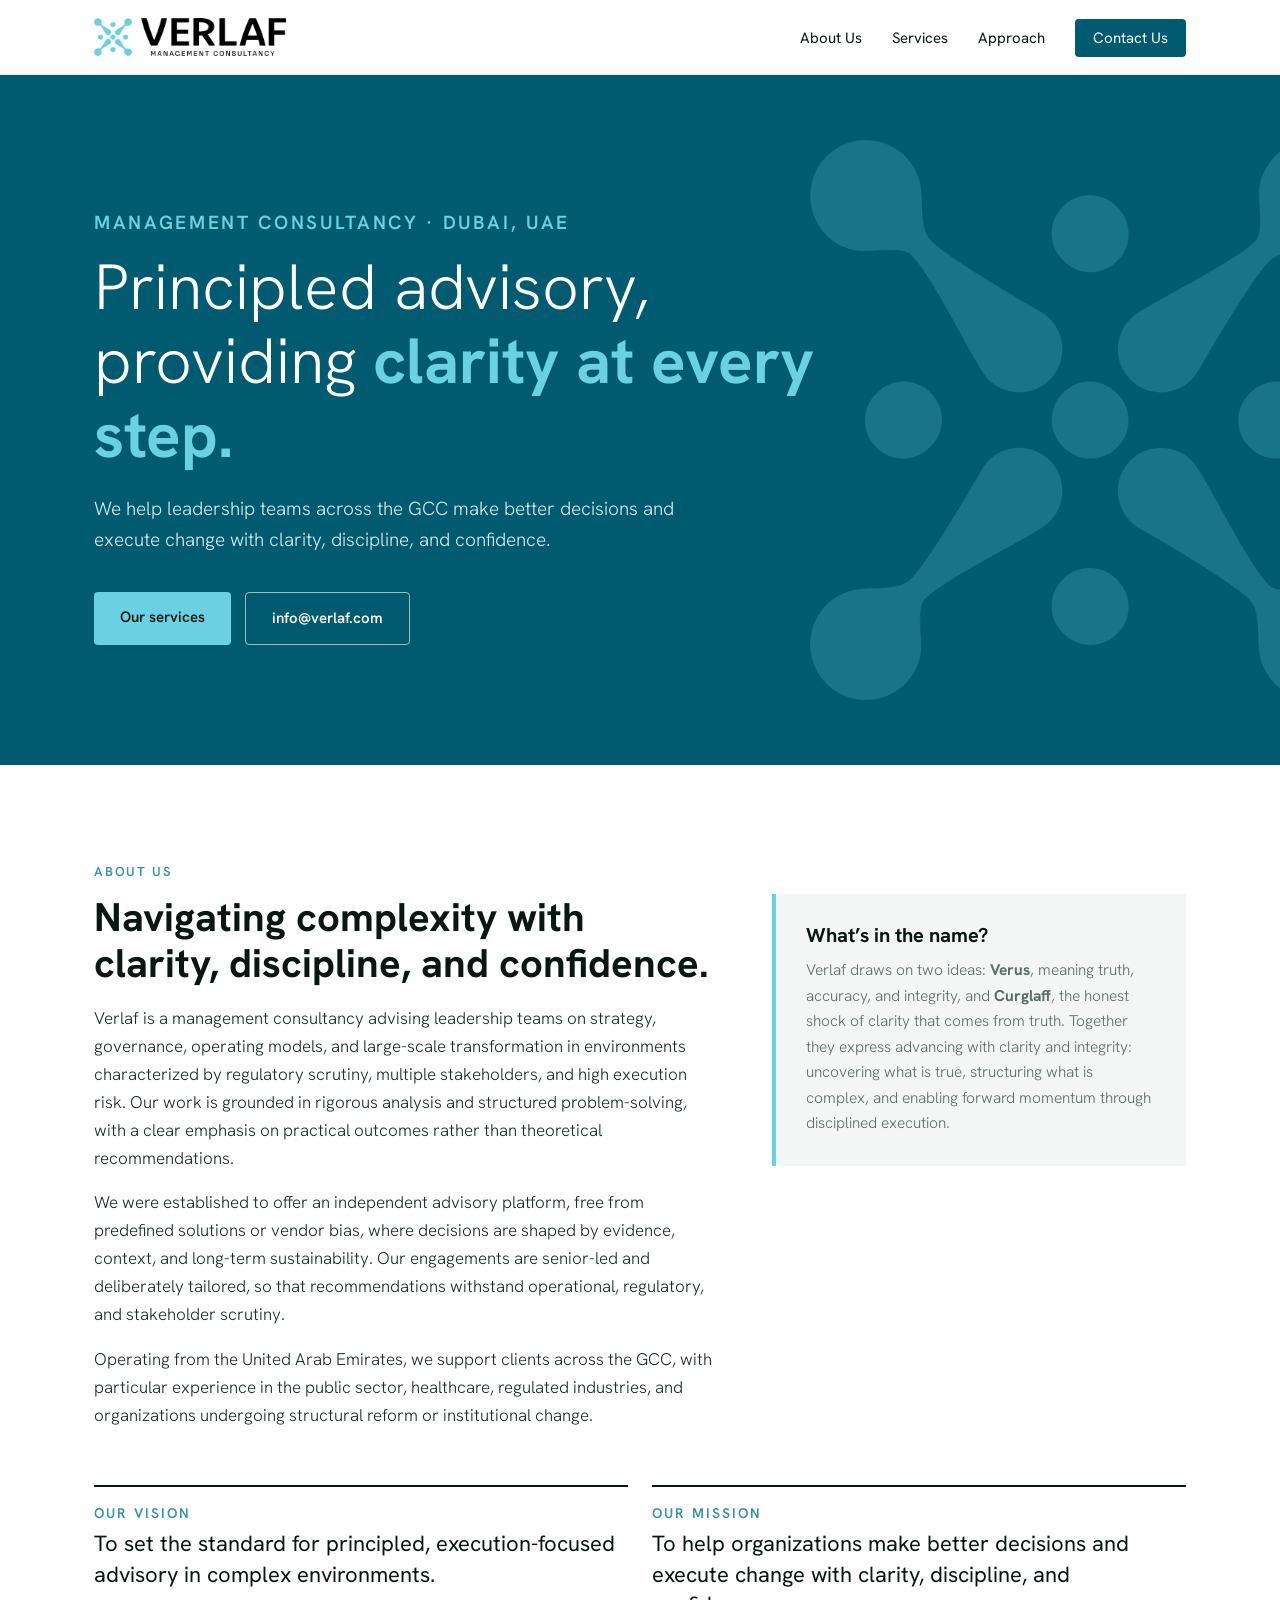
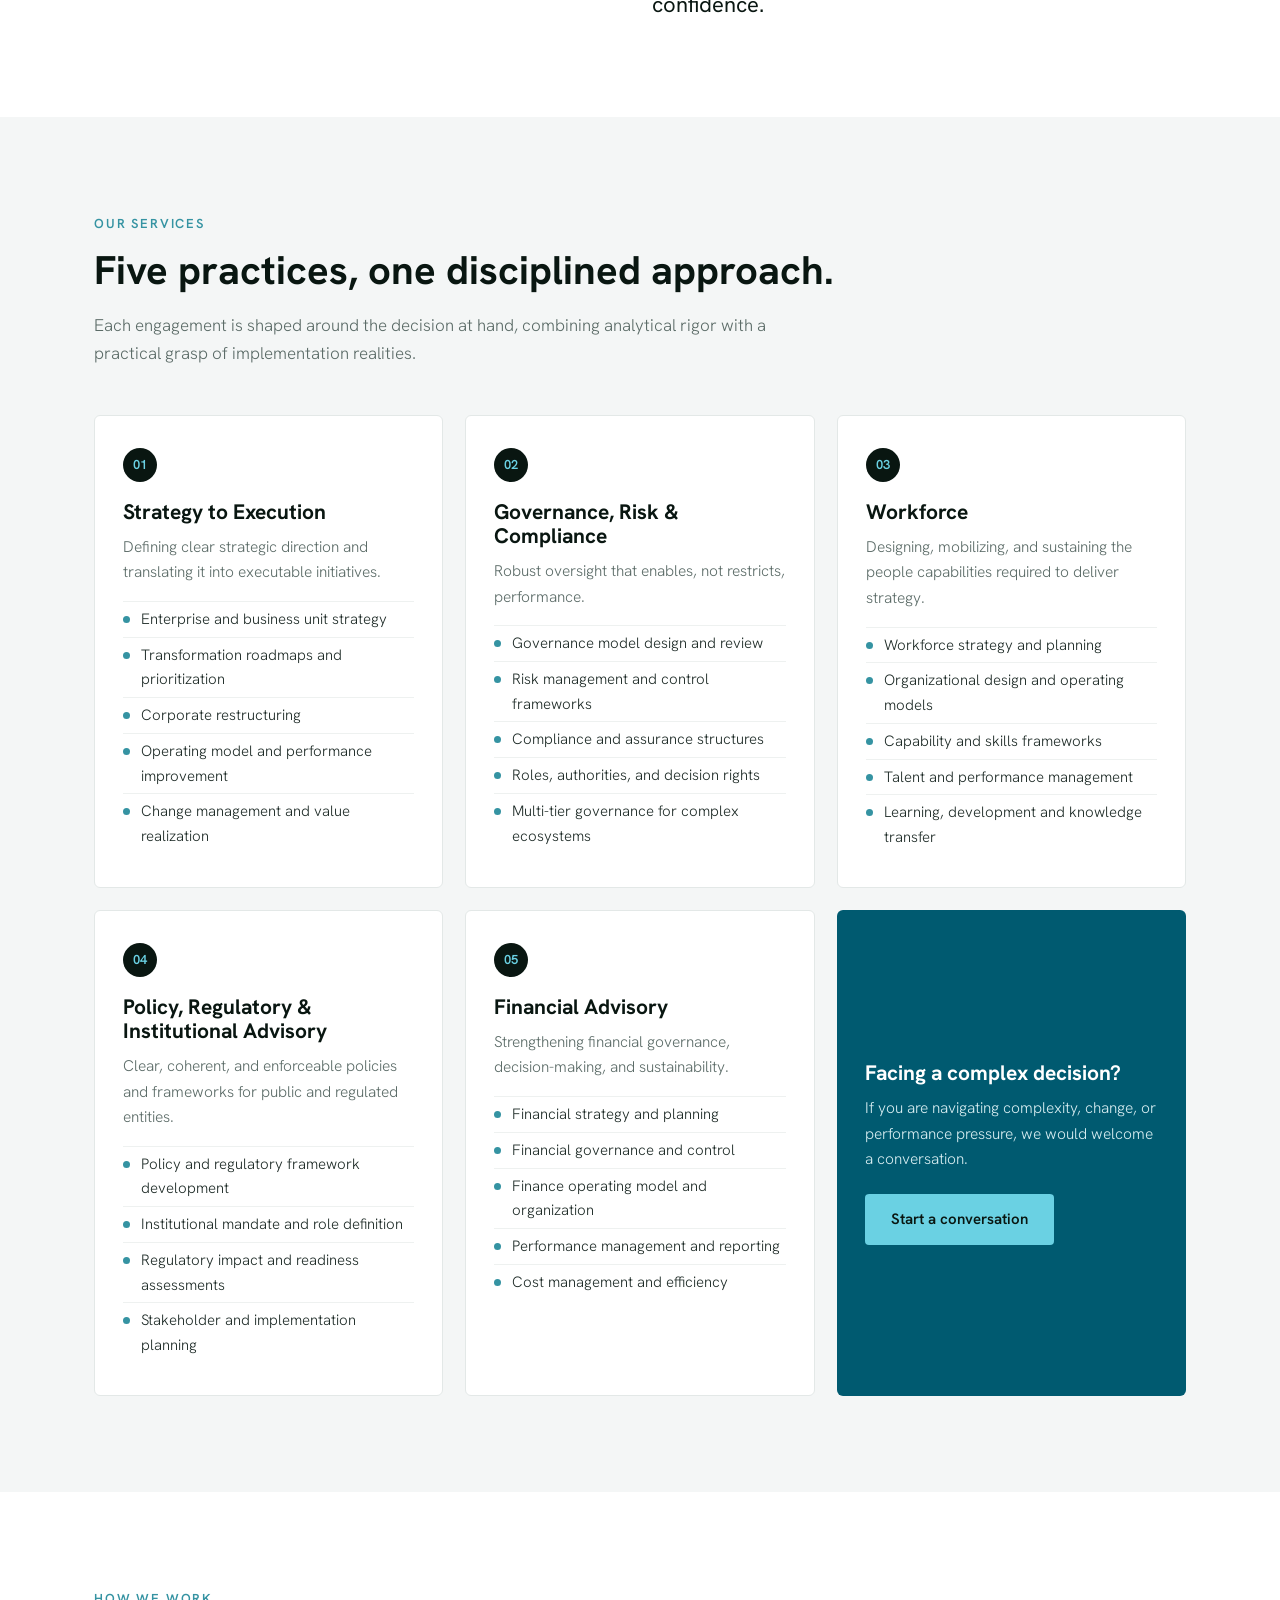
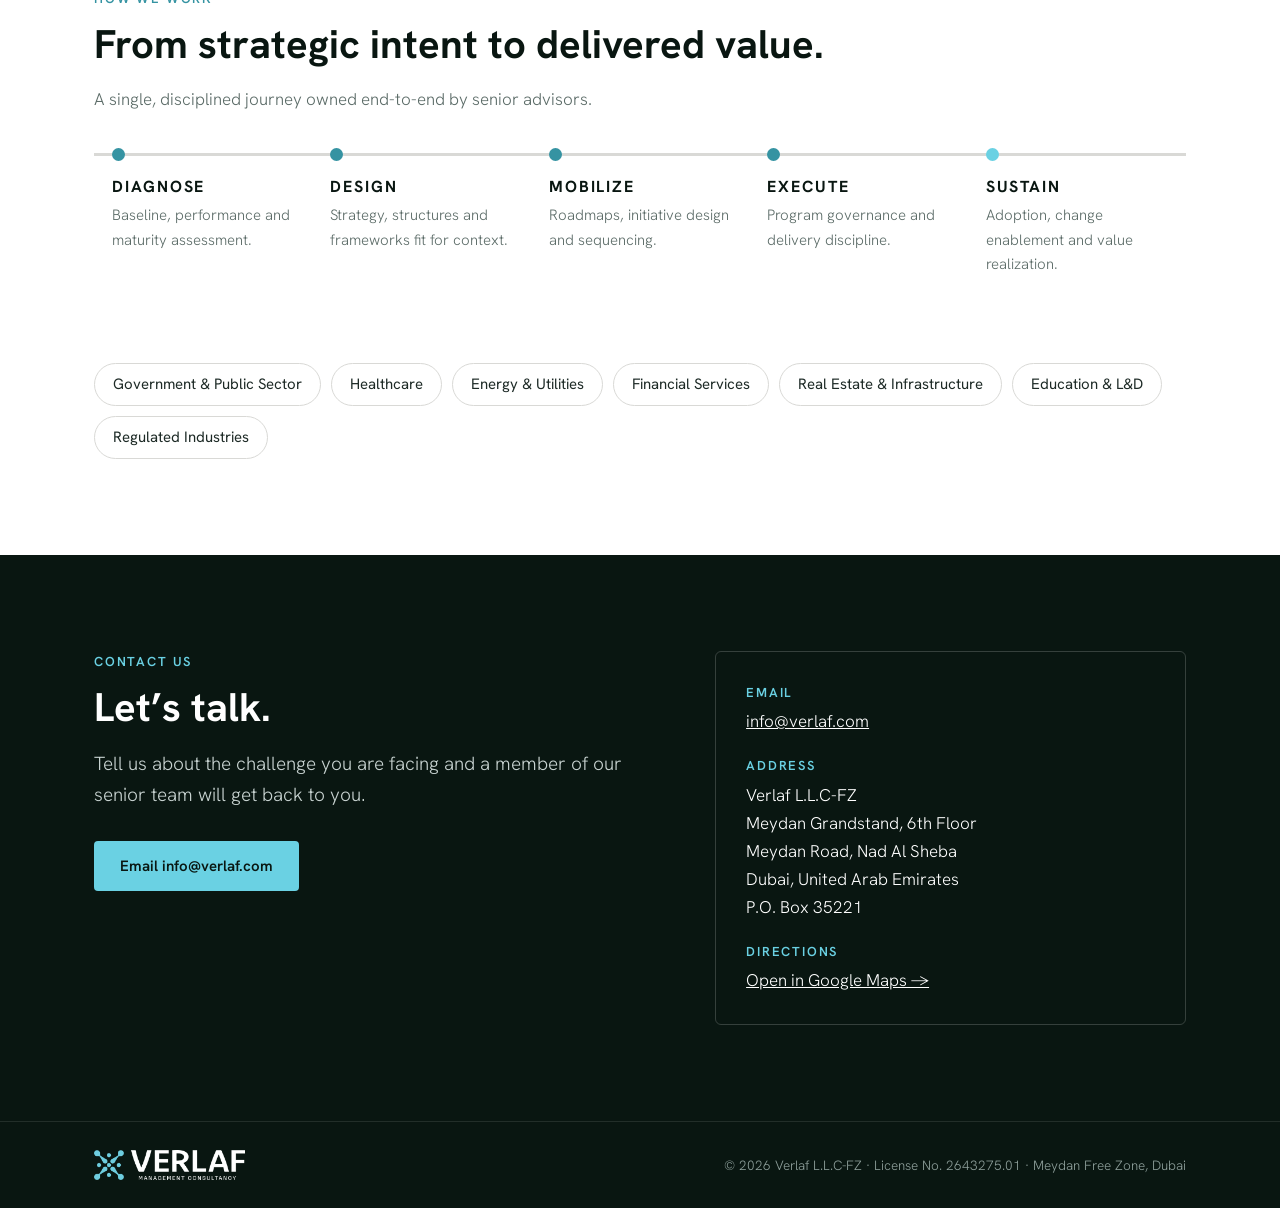
==== index.html @ c62f6bcc "Add files via upload" ====
<!doctype html>
<html lang="en">
<head>
<meta charset="utf-8">
<meta name="viewport" content="width=device-width, initial-scale=1">
<title>Verlaf | Management Consultancy, Dubai</title>
<meta name="description" content="Verlaf is a Dubai-based management consultancy advising leadership teams across the GCC on strategy, governance, workforce, policy and financial advisory.">
<link rel="canonical" href="https://verlaf.com/">
<meta property="og:title" content="Verlaf | Management Consultancy">
<meta property="og:description" content="Principled advisory, providing clarity at every step.">
<meta property="og:url" content="https://verlaf.com/">
<meta property="og:type" content="website">
<meta property="og:image" content="https://verlaf.com/assets/logo-dark.png">
<link rel="icon" type="image/png" href="assets/favicon.png">
<link rel="apple-touch-icon" href="assets/apple-touch-icon.png">
<link rel="preconnect" href="https://fonts.googleapis.com">
<link rel="preconnect" href="https://fonts.gstatic.com" crossorigin>
<link href="https://fonts.googleapis.com/css2?family=Hanken+Grotesk:wght@300;400;600;700&display=swap" rel="stylesheet">
<style>
  :root{
    --black:#091611; --ice:#6AD1E3; --white:#FFFFFF;
    --deep:#005A70; --steady:#3593A2; --grey:#D9D9D6;
    --ink:#1d2a26; --muted:#5b6b67; --bg-soft:#f4f6f6;
    --max:1140px;
  }
  *{box-sizing:border-box;margin:0;padding:0}
  html{scroll-behavior:smooth}
  body{font-family:"Hanken Grotesk",Univers,"Helvetica Neue",Arial,sans-serif;font-weight:300;color:var(--ink);background:var(--white);line-height:1.65;font-size:17px;-webkit-font-smoothing:antialiased}
  a{color:var(--deep)}
  img{max-width:100%;display:block}
  .wrap{max-width:var(--max);margin:0 auto;padding:0 24px}
  h1,h2,h3{font-weight:700;line-height:1.15;color:var(--black)}
  h2{font-size:clamp(28px,4vw,40px);margin-bottom:18px}
  .eyebrow{font-size:13px;font-weight:600;letter-spacing:.14em;text-transform:uppercase;color:var(--steady);margin-bottom:12px}

  /* header */
  header{position:sticky;top:0;z-index:20;background:rgba(255,255,255,.94);backdrop-filter:blur(8px);border-bottom:1px solid #e7ebea}
  .nav{display:flex;align-items:center;justify-content:space-between;height:74px}
  .nav img{height:38px;width:auto}
  .nav ul{list-style:none;display:flex;gap:30px}
  .nav ul a{text-decoration:none;color:var(--black);font-weight:400;font-size:15px}
  .nav ul a:hover{color:var(--steady)}
  .nav .cta{background:var(--deep);color:#fff;padding:9px 18px;border-radius:4px}
  .nav .cta:hover{background:var(--black);color:#fff}
  #menu-btn{display:none;background:none;border:0;font-size:26px;cursor:pointer;color:var(--black)}

  /* hero */
  .hero{position:relative;overflow:hidden;background:var(--deep);color:#fff}
  .hero .wrap{position:relative;z-index:2;padding-top:110px;padding-bottom:120px}
  .hero h1{color:#fff;font-size:clamp(36px,6vw,64px);max-width:760px;font-weight:300}
  .hero h1 strong{font-weight:700;color:var(--ice)}
  .hero p{max-width:600px;margin-top:22px;font-size:19px;color:#d8eef2}
  .hero .btns{margin-top:36px;display:flex;gap:14px;flex-wrap:wrap}
  .btn{display:inline-block;padding:13px 26px;border-radius:4px;text-decoration:none;font-weight:600;font-size:15px}
  .btn-ice{background:var(--ice);color:var(--black)}
  .btn-ice:hover{background:#fff}
  .btn-line{border:1px solid rgba(255,255,255,.6);color:#fff}
  .btn-line:hover{background:rgba(255,255,255,.1)}
  .hero .emblem{position:absolute;right:-90px;top:50%;transform:translateY(-50%);width:560px;opacity:.22;z-index:1}

  section{padding:96px 0}

  /* about */
  .about-grid{display:grid;grid-template-columns:1.5fr 1fr;gap:56px;align-items:start}
  .about-grid p+p{margin-top:16px}
  .name-card{background:var(--bg-soft);border-left:4px solid var(--ice);padding:30px 30px}
  .name-card h3{font-size:20px;margin-bottom:10px}
  .name-card p{font-size:15.5px;color:var(--muted)}
  .vm{display:grid;grid-template-columns:1fr 1fr;gap:24px;margin-top:56px}
  .vm div{border-top:2px solid var(--black);padding-top:18px}
  .vm h3{font-size:14px;letter-spacing:.14em;text-transform:uppercase;color:var(--steady);margin-bottom:8px;font-weight:600}
  .vm p{font-size:22px;color:var(--black);font-weight:400;line-height:1.4}

  /* services */
  #services{background:var(--bg-soft)}
  .intro{max-width:720px;color:var(--muted);margin-bottom:48px}
  .cards{display:grid;grid-template-columns:repeat(3,1fr);gap:22px}
  .card{background:#fff;padding:32px 28px;border-radius:6px;border:1px solid #e3e8e7;display:flex;flex-direction:column}
  .card .num{font-size:13px;font-weight:600;color:var(--ice);background:var(--black);width:34px;height:34px;border-radius:50%;display:grid;place-items:center;margin-bottom:18px}
  .card h3{font-size:21px;margin-bottom:10px}
  .card p{font-size:15.5px;color:var(--muted)}
  .card ul{margin-top:16px;padding-left:0;list-style:none;font-size:15px}
  .card li{padding:5px 0 5px 18px;position:relative;border-top:1px solid #eef1f0}
  .card li::before{content:"";position:absolute;left:0;top:14px;width:7px;height:7px;border-radius:50%;background:var(--steady)}
  .card.cta-card{background:var(--deep);border:0;color:#fff;justify-content:center}
  .card.cta-card h3{color:#fff}
  .card.cta-card p{color:#d8eef2;margin-bottom:22px}

  /* approach */
  .steps{display:grid;grid-template-columns:repeat(5,1fr);gap:0;margin-top:40px;counter-reset:s}
  .step{padding:22px 18px;border-top:3px solid var(--grey);position:relative}
  .step::before{content:"";position:absolute;top:-8px;left:18px;width:13px;height:13px;border-radius:50%;background:var(--steady)}
  .step:last-child::before{background:var(--ice)}
  .step h3{font-size:16px;letter-spacing:.12em;text-transform:uppercase;margin-bottom:6px}
  .step p{font-size:15px;color:var(--muted)}
  .sectors{margin-top:64px;display:flex;flex-wrap:wrap;gap:10px}
  .sectors span{border:1px solid var(--grey);border-radius:40px;padding:8px 18px;font-size:15px;font-weight:400}

  /* contact */
  #contact{background:var(--black);color:#dfe7e5}
  #contact h2{color:#fff}
  .contact-grid{display:grid;grid-template-columns:1.2fr 1fr;gap:56px;align-items:start}
  .contact-grid p.lead{font-size:19px;color:#c8d3d1}
  .contact-box{border:1px solid rgba(255,255,255,.18);border-radius:6px;padding:30px}
  .contact-box dt{font-size:13px;letter-spacing:.14em;text-transform:uppercase;color:var(--ice);font-weight:600;margin-top:20px}
  .contact-box dt:first-child{margin-top:0}
  .contact-box dd{margin-top:4px;color:#fff}
  .contact-box a{color:#fff}
  #contact .btn{margin-top:30px}

  footer{background:var(--black);border-top:1px solid rgba(255,255,255,.1);color:#8fa09c;font-size:13.5px}
  footer .wrap{display:flex;justify-content:space-between;align-items:center;gap:20px;padding-top:28px;padding-bottom:28px;flex-wrap:wrap}
  footer img{height:30px;width:auto}

  @media (max-width:900px){
    .about-grid,.contact-grid{grid-template-columns:1fr;gap:36px}
    .cards{grid-template-columns:1fr 1fr}
    .steps{grid-template-columns:1fr 1fr}
    .hero .emblem{width:380px;right:-140px;opacity:.15}
  }
  @media (max-width:680px){
    body{font-size:16px}
    section{padding:68px 0}
    .wrap{padding:0 16px}
    #menu-btn{display:block}
    .nav ul{display:none;position:absolute;top:74px;left:0;right:0;background:#fff;flex-direction:column;gap:0;border-bottom:1px solid #e7ebea}
    .nav ul.open{display:flex}
    .nav ul li a{display:block;padding:14px 16px}
    .nav .cta{border-radius:0}
    .cards,.vm,.steps{grid-template-columns:1fr}
    .hero .wrap{padding-top:72px;padding-bottom:80px}
  }
</style>
</head>
<body>

<header>
  <div class="wrap nav">
    <a href="#top" aria-label="Verlaf home"><img src="assets/logo-dark.png" alt="Verlaf Management Consultancy" width="520" height="103"></a>
    <button id="menu-btn" aria-label="Open menu" aria-expanded="false">&#9776;</button>
    <ul id="menu">
      <li><a href="#about">About Us</a></li>
      <li><a href="#services">Services</a></li>
      <li><a href="#approach">Approach</a></li>
      <li><a href="#contact" class="cta">Contact Us</a></li>
    </ul>
  </div>
</header>

<main id="top">
  <section class="hero" style="padding:0">
    <img class="emblem" src="assets/emblem-ice.png" alt="" aria-hidden="true">
    <div class="wrap">
      <p class="eyebrow" style="color:var(--ice)">Management Consultancy · Dubai, UAE</p>
      <h1>Principled advisory, providing <strong>clarity at every step.</strong></h1>
      <p>We help leadership teams across the GCC make better decisions and execute change with clarity, discipline, and confidence.</p>
      <div class="btns">
        <a class="btn btn-ice" href="#services">Our services</a>
        <a class="btn btn-line" href="mailto:info@verlaf.com">info@verlaf.com</a>
      </div>
    </div>
  </section>

  <section id="about">
    <div class="wrap">
      <p class="eyebrow">About Us</p>
      <div class="about-grid">
        <div>
          <h2>Navigating complexity with clarity, discipline, and confidence.</h2>
          <p>Verlaf is a management consultancy advising leadership teams on strategy, governance, operating models, and large-scale transformation in environments characterized by regulatory scrutiny, multiple stakeholders, and high execution risk. Our work is grounded in rigorous analysis and structured problem-solving, with a clear emphasis on practical outcomes rather than theoretical recommendations.</p>
          <p>We were established to offer an independent advisory platform, free from predefined solutions or vendor bias, where decisions are shaped by evidence, context, and long-term sustainability. Our engagements are senior-led and deliberately tailored, so that recommendations withstand operational, regulatory, and stakeholder scrutiny.</p>
          <p>Operating from the United Arab Emirates, we support clients across the GCC, with particular experience in the public sector, healthcare, regulated industries, and organizations undergoing structural reform or institutional change.</p>
        </div>
        <aside class="name-card">
          <h3>What’s in the name?</h3>
          <p>Verlaf draws on two ideas: <strong>Verus</strong>, meaning truth, accuracy, and integrity, and <strong>Curglaff</strong>, the honest shock of clarity that comes from truth. Together they express advancing with clarity and integrity: uncovering what is true, structuring what is complex, and enabling forward momentum through disciplined execution.</p>
        </aside>
      </div>
      <div class="vm">
        <div><h3>Our Vision</h3><p>To set the standard for principled, execution-focused advisory in complex environments.</p></div>
        <div><h3>Our Mission</h3><p>To help organizations make better decisions and execute change with clarity, discipline, and confidence.</p></div>
      </div>
    </div>
  </section>

  <section id="services">
    <div class="wrap">
      <p class="eyebrow">Our Services</p>
      <h2>Five practices, one disciplined approach.</h2>
      <p class="intro">Each engagement is shaped around the decision at hand, combining analytical rigor with a practical grasp of implementation realities.</p>
      <div class="cards">
        <article class="card">
          <span class="num">01</span>
          <h3>Strategy to Execution</h3>
          <p>Defining clear strategic direction and translating it into executable initiatives.</p>
          <ul>
            <li>Enterprise and business unit strategy</li>
            <li>Transformation roadmaps and prioritization</li>
            <li>Corporate restructuring</li>
            <li>Operating model and performance improvement</li>
            <li>Change management and value realization</li>
          </ul>
        </article>
        <article class="card">
          <span class="num">02</span>
          <h3>Governance, Risk &amp; Compliance</h3>
          <p>Robust oversight that enables, not restricts, performance.</p>
          <ul>
            <li>Governance model design and review</li>
            <li>Risk management and control frameworks</li>
            <li>Compliance and assurance structures</li>
            <li>Roles, authorities, and decision rights</li>
            <li>Multi-tier governance for complex ecosystems</li>
          </ul>
        </article>
        <article class="card">
          <span class="num">03</span>
          <h3>Workforce</h3>
          <p>Designing, mobilizing, and sustaining the people capabilities required to deliver strategy.</p>
          <ul>
            <li>Workforce strategy and planning</li>
            <li>Organizational design and operating models</li>
            <li>Capability and skills frameworks</li>
            <li>Talent and performance management</li>
            <li>Learning, development and knowledge transfer</li>
          </ul>
        </article>
        <article class="card">
          <span class="num">04</span>
          <h3>Policy, Regulatory &amp; Institutional Advisory</h3>
          <p>Clear, coherent, and enforceable policies and frameworks for public and regulated entities.</p>
          <ul>
            <li>Policy and regulatory framework development</li>
            <li>Institutional mandate and role definition</li>
            <li>Regulatory impact and readiness assessments</li>
            <li>Stakeholder and implementation planning</li>
          </ul>
        </article>
        <article class="card">
          <span class="num">05</span>
          <h3>Financial Advisory</h3>
          <p>Strengthening financial governance, decision-making, and sustainability.</p>
          <ul>
            <li>Financial strategy and planning</li>
            <li>Financial governance and control</li>
            <li>Finance operating model and organization</li>
            <li>Performance management and reporting</li>
            <li>Cost management and efficiency</li>
          </ul>
        </article>
        <article class="card cta-card">
          <h3>Facing a complex decision?</h3>
          <p>If you are navigating complexity, change, or performance pressure, we would welcome a conversation.</p>
          <a class="btn btn-ice" href="mailto:info@verlaf.com" style="align-self:flex-start">Start a conversation</a>
        </article>
      </div>
    </div>
  </section>

  <section id="approach">
    <div class="wrap">
      <p class="eyebrow">How We Work</p>
      <h2>From strategic intent to delivered value.</h2>
      <p class="intro" style="margin-bottom:0">A single, disciplined journey owned end-to-end by senior advisors.</p>
      <div class="steps">
        <div class="step"><h3>Diagnose</h3><p>Baseline, performance and maturity assessment.</p></div>
        <div class="step"><h3>Design</h3><p>Strategy, structures and frameworks fit for context.</p></div>
        <div class="step"><h3>Mobilize</h3><p>Roadmaps, initiative design and sequencing.</p></div>
        <div class="step"><h3>Execute</h3><p>Program governance and delivery discipline.</p></div>
        <div class="step"><h3>Sustain</h3><p>Adoption, change enablement and value realization.</p></div>
      </div>
      <div class="sectors" aria-label="Sectors we serve">
        <span>Government &amp; Public Sector</span><span>Healthcare</span><span>Energy &amp; Utilities</span><span>Financial Services</span><span>Real Estate &amp; Infrastructure</span><span>Education &amp; L&amp;D</span><span>Regulated Industries</span>
      </div>
    </div>
  </section>

  <section id="contact">
    <div class="wrap contact-grid">
      <div>
        <p class="eyebrow" style="color:var(--ice)">Contact Us</p>
        <h2>Let’s talk.</h2>
        <p class="lead">Tell us about the challenge you are facing and a member of our senior team will get back to you.</p>
        <a class="btn btn-ice" href="mailto:info@verlaf.com?subject=Enquiry%20via%20verlaf.com">Email info@verlaf.com</a>
      </div>
      <dl class="contact-box">
        <dt>Email</dt>
        <dd><a href="mailto:info@verlaf.com">info@verlaf.com</a></dd>
        <dt>Address</dt>
        <dd>Verlaf L.L.C-FZ<br>Meydan Grandstand, 6th Floor<br>Meydan Road, Nad Al Sheba<br>Dubai, United Arab Emirates<br>P.O. Box 35221</dd>
        <dt>Directions</dt>
        <dd><a href="https://maps.google.com/?q=Meydan+Grandstand+Dubai" target="_blank" rel="noopener">Open in Google Maps →</a></dd>
      </dl>
    </div>
  </section>
</main>

<footer>
  <div class="wrap">
    <img src="assets/logo-light.png" alt="Verlaf" width="520" height="103">
    <span>© <span id="yr">2026</span> Verlaf L.L.C-FZ · License No. 2643275.01 · Meydan Free Zone, Dubai</span>
  </div>
</footer>

<script>
  const b=document.getElementById('menu-btn'),m=document.getElementById('menu');
  b.addEventListener('click',()=>{const o=m.classList.toggle('open');b.setAttribute('aria-expanded',o)});
  m.querySelectorAll('a').forEach(a=>a.addEventListener('click',()=>m.classList.remove('open')));
  document.getElementById('yr').textContent=new Date().getFullYear();
</script>
</body>
</html>
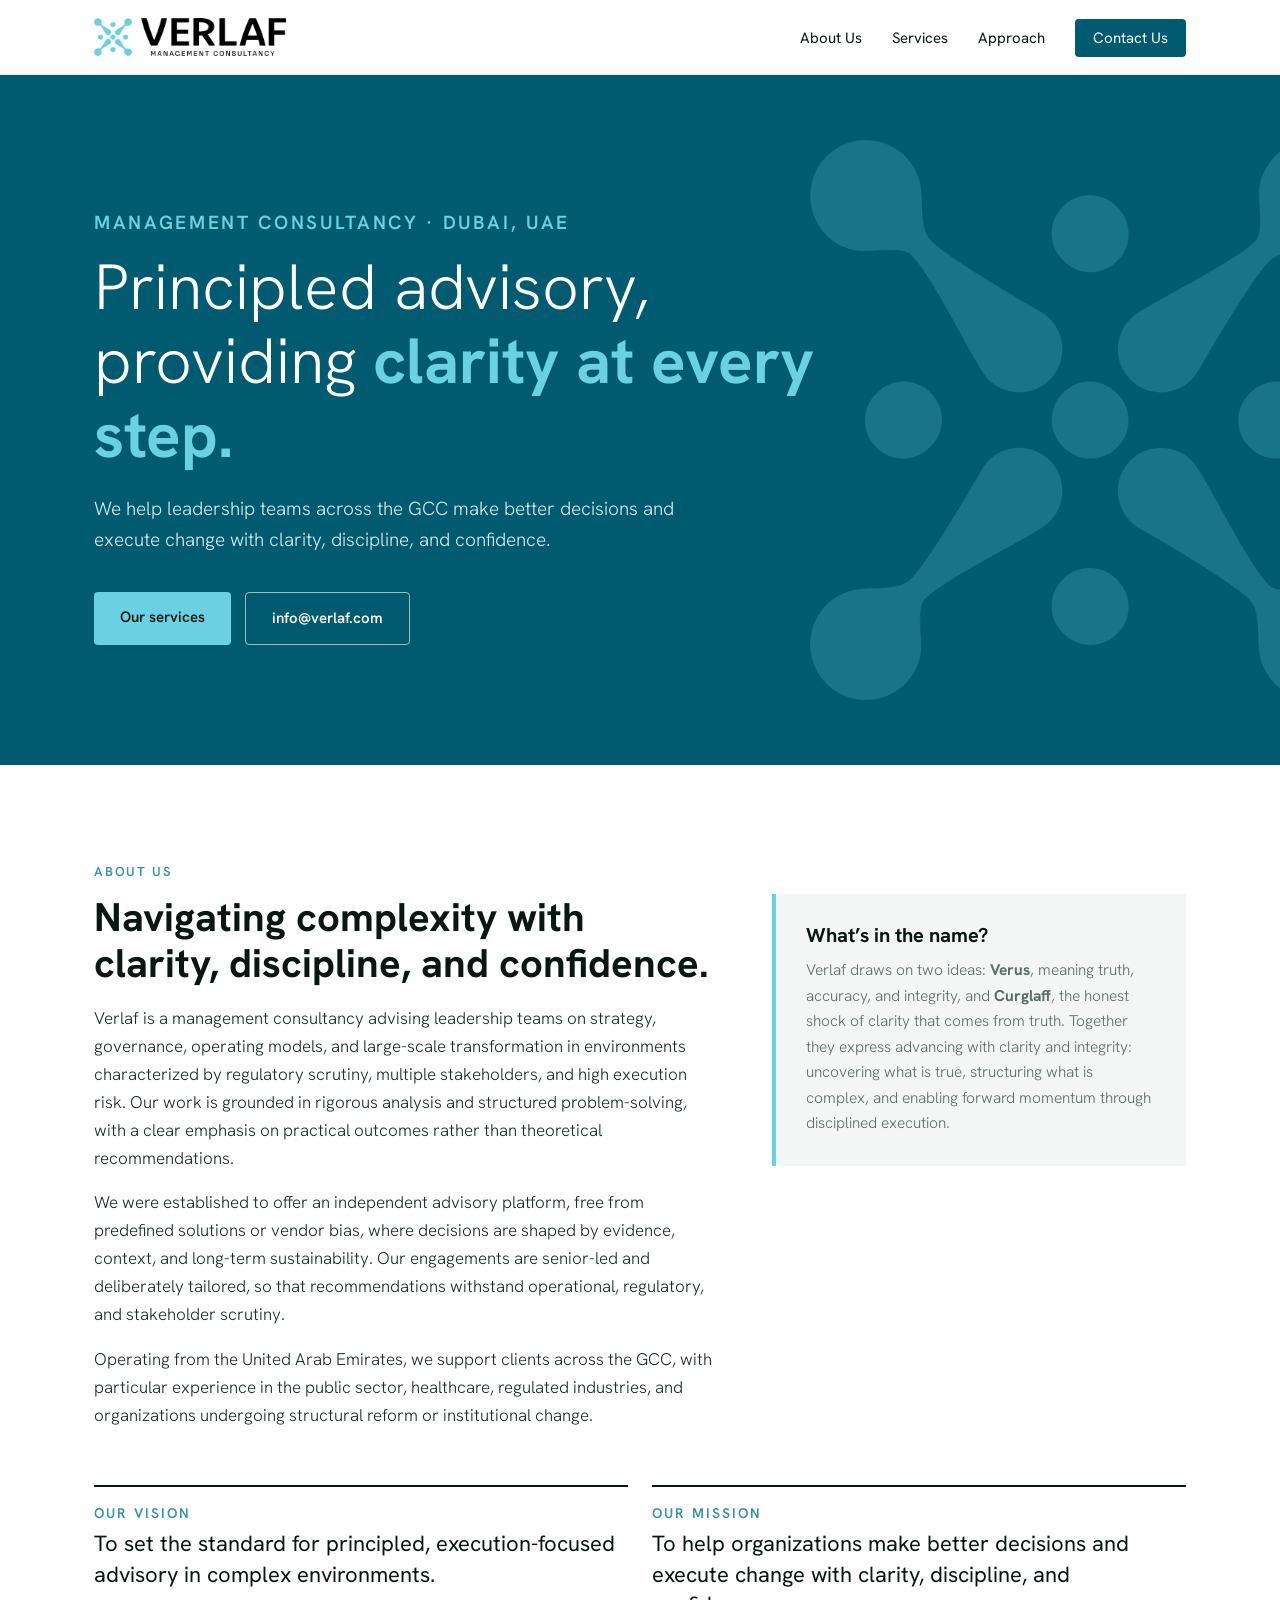
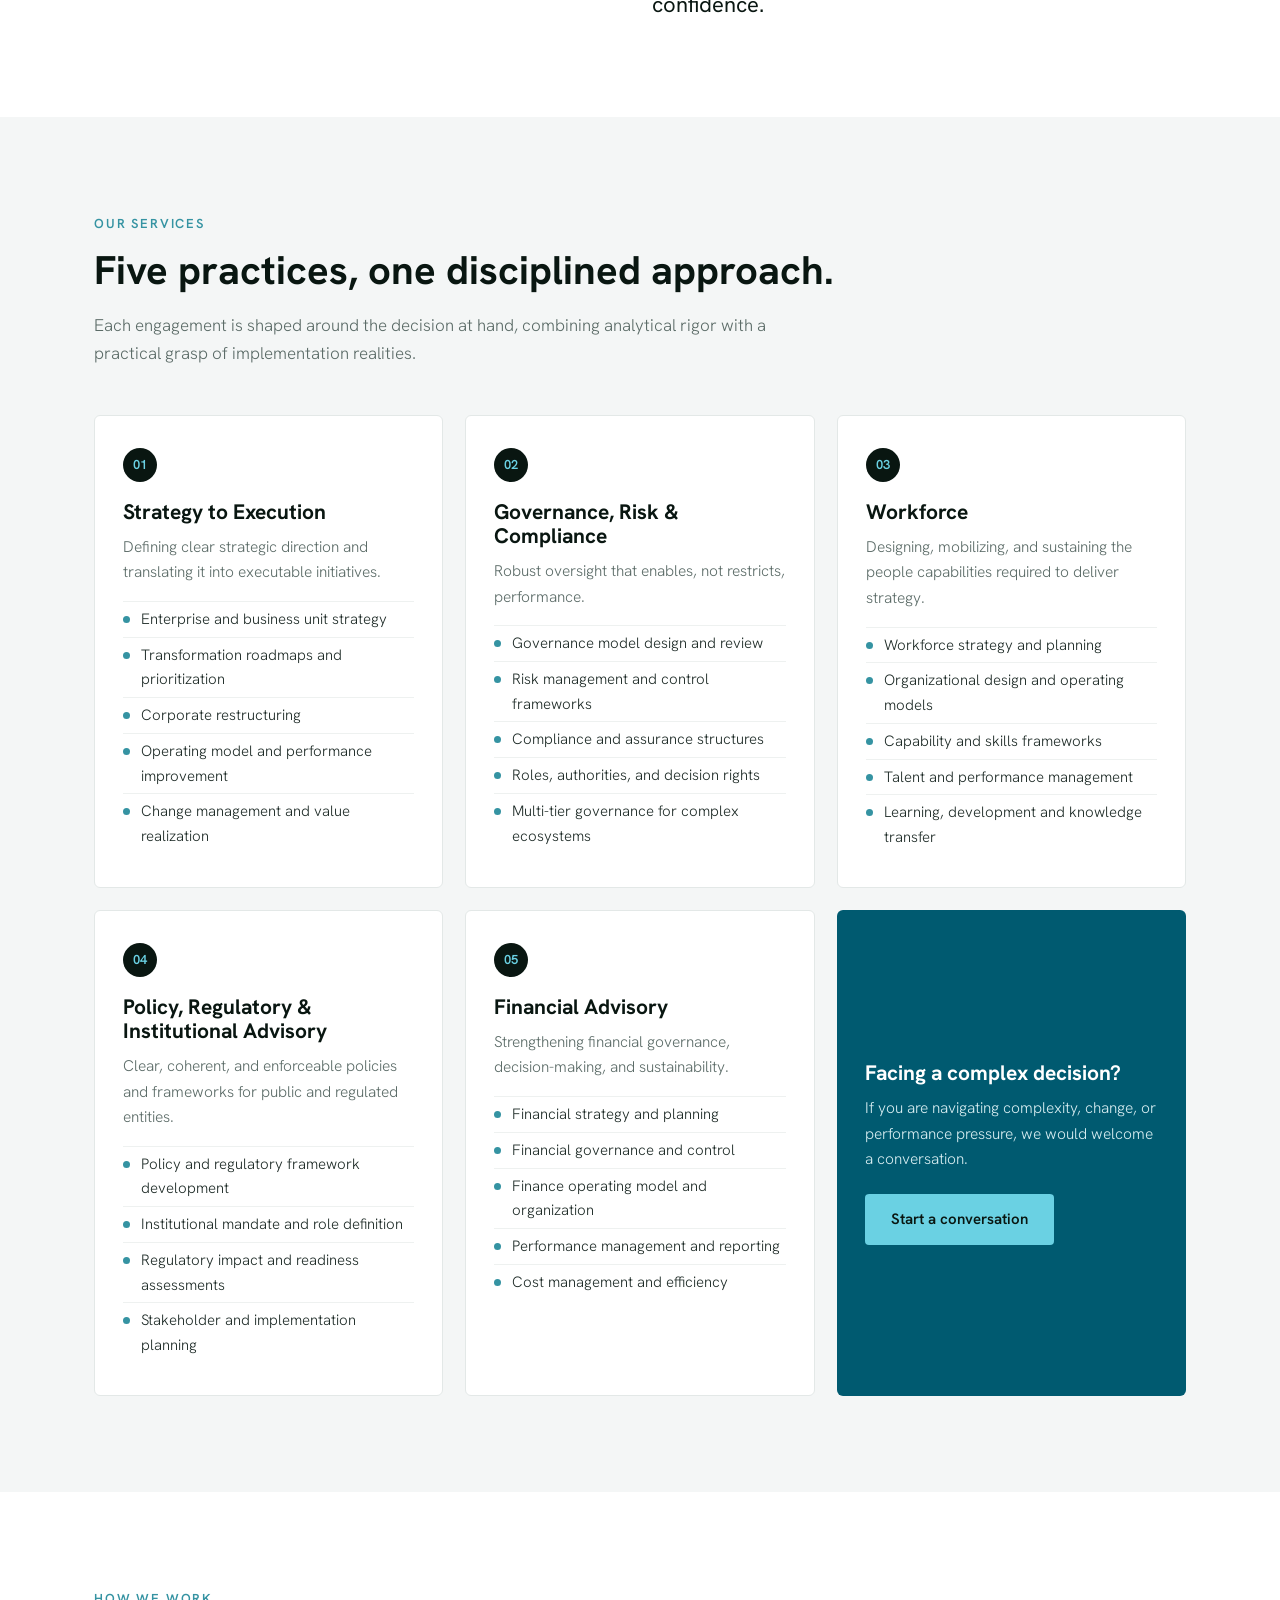
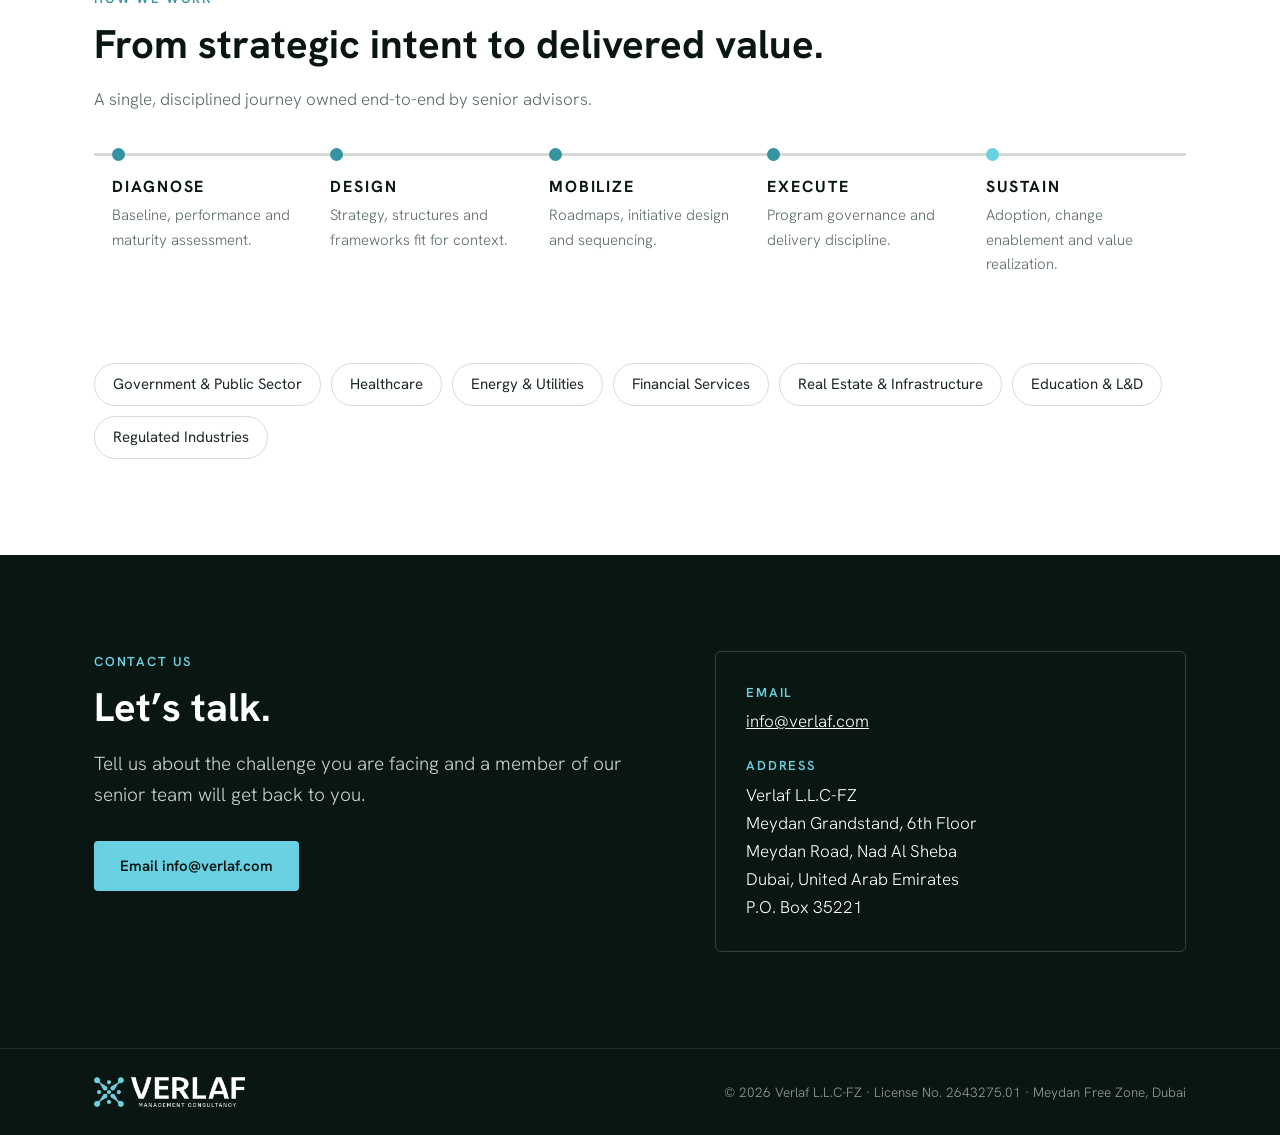
==== commit 802d67a2: "Remove directions from contact information Removed directions section with Google Maps link." ====
--- a/index.html
+++ b/index.html
@@ -288,8 +288,6 @@
         <dd><a href="mailto:info@verlaf.com">info@verlaf.com</a></dd>
         <dt>Address</dt>
         <dd>Verlaf L.L.C-FZ<br>Meydan Grandstand, 6th Floor<br>Meydan Road, Nad Al Sheba<br>Dubai, United Arab Emirates<br>P.O. Box 35221</dd>
-        <dt>Directions</dt>
-        <dd><a href="https://maps.google.com/?q=Meydan+Grandstand+Dubai" target="_blank" rel="noopener">Open in Google Maps →</a></dd>
       </dl>
     </div>
   </section>
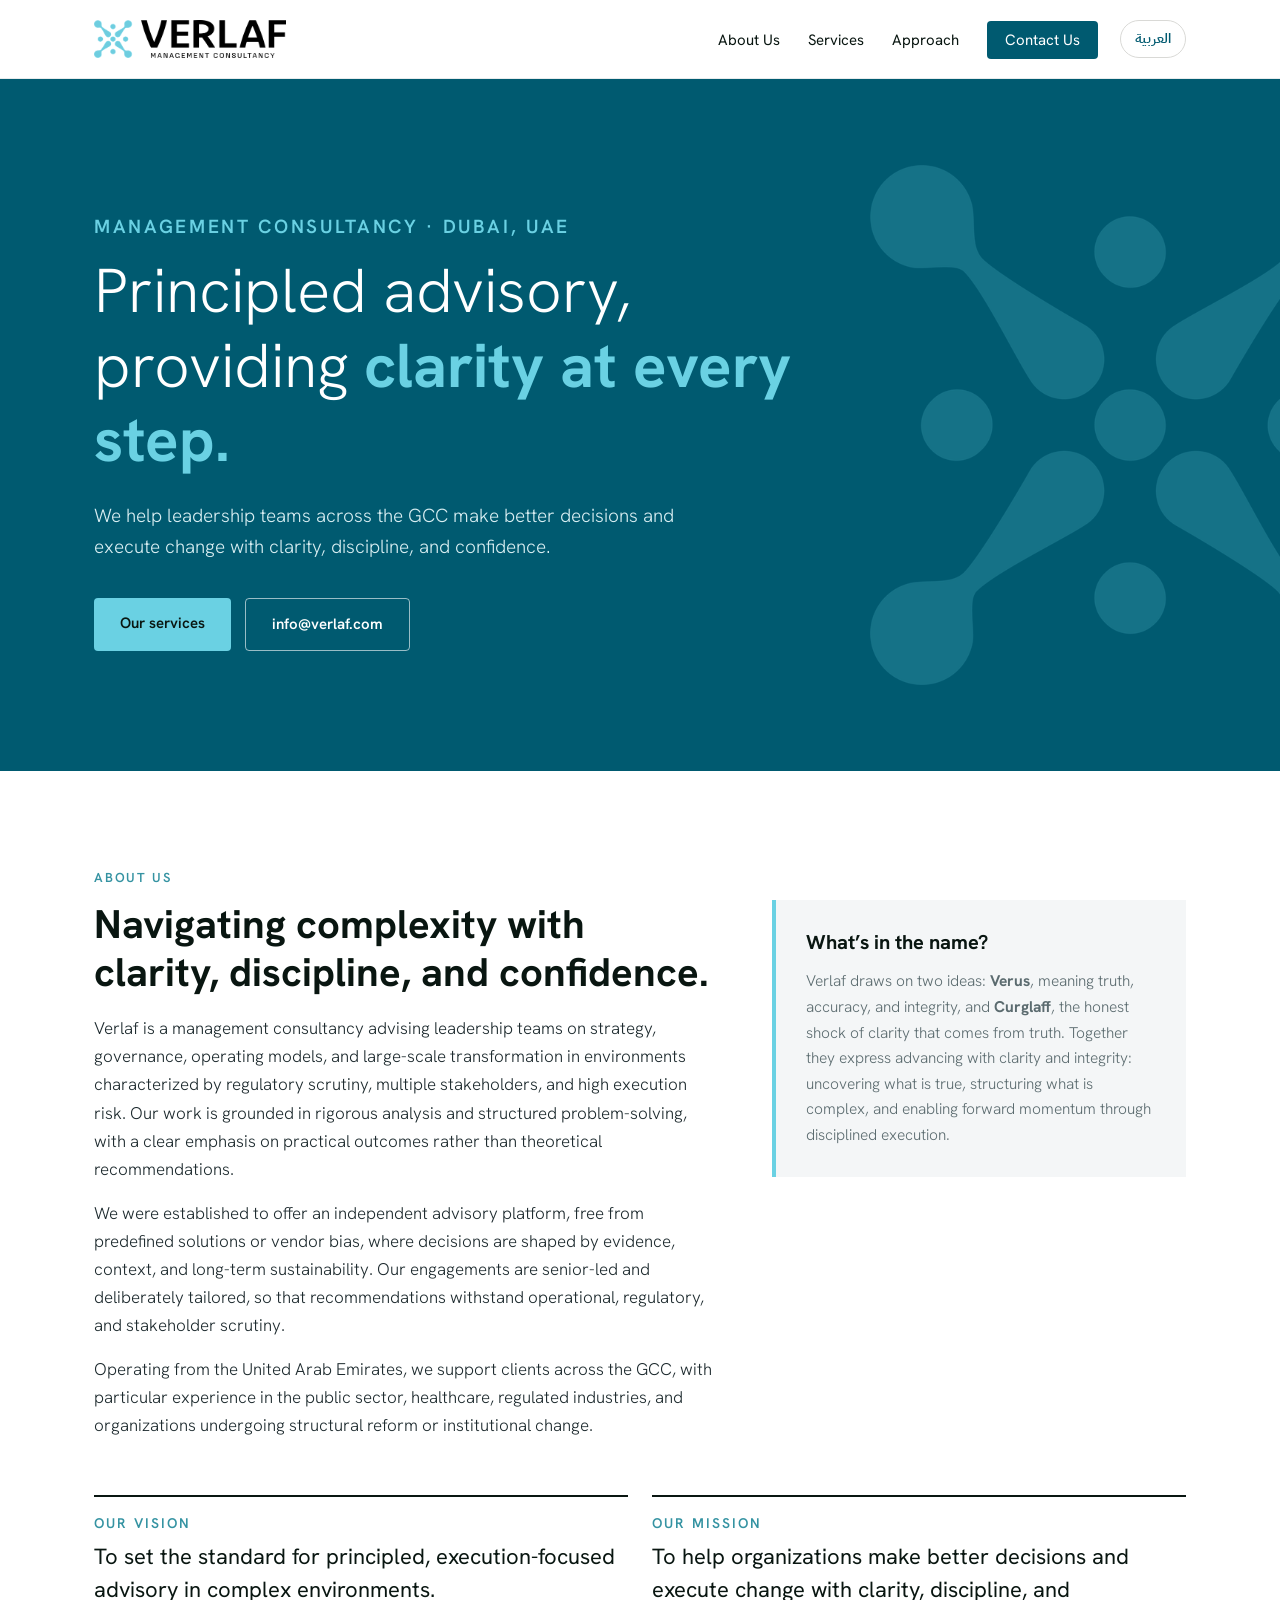
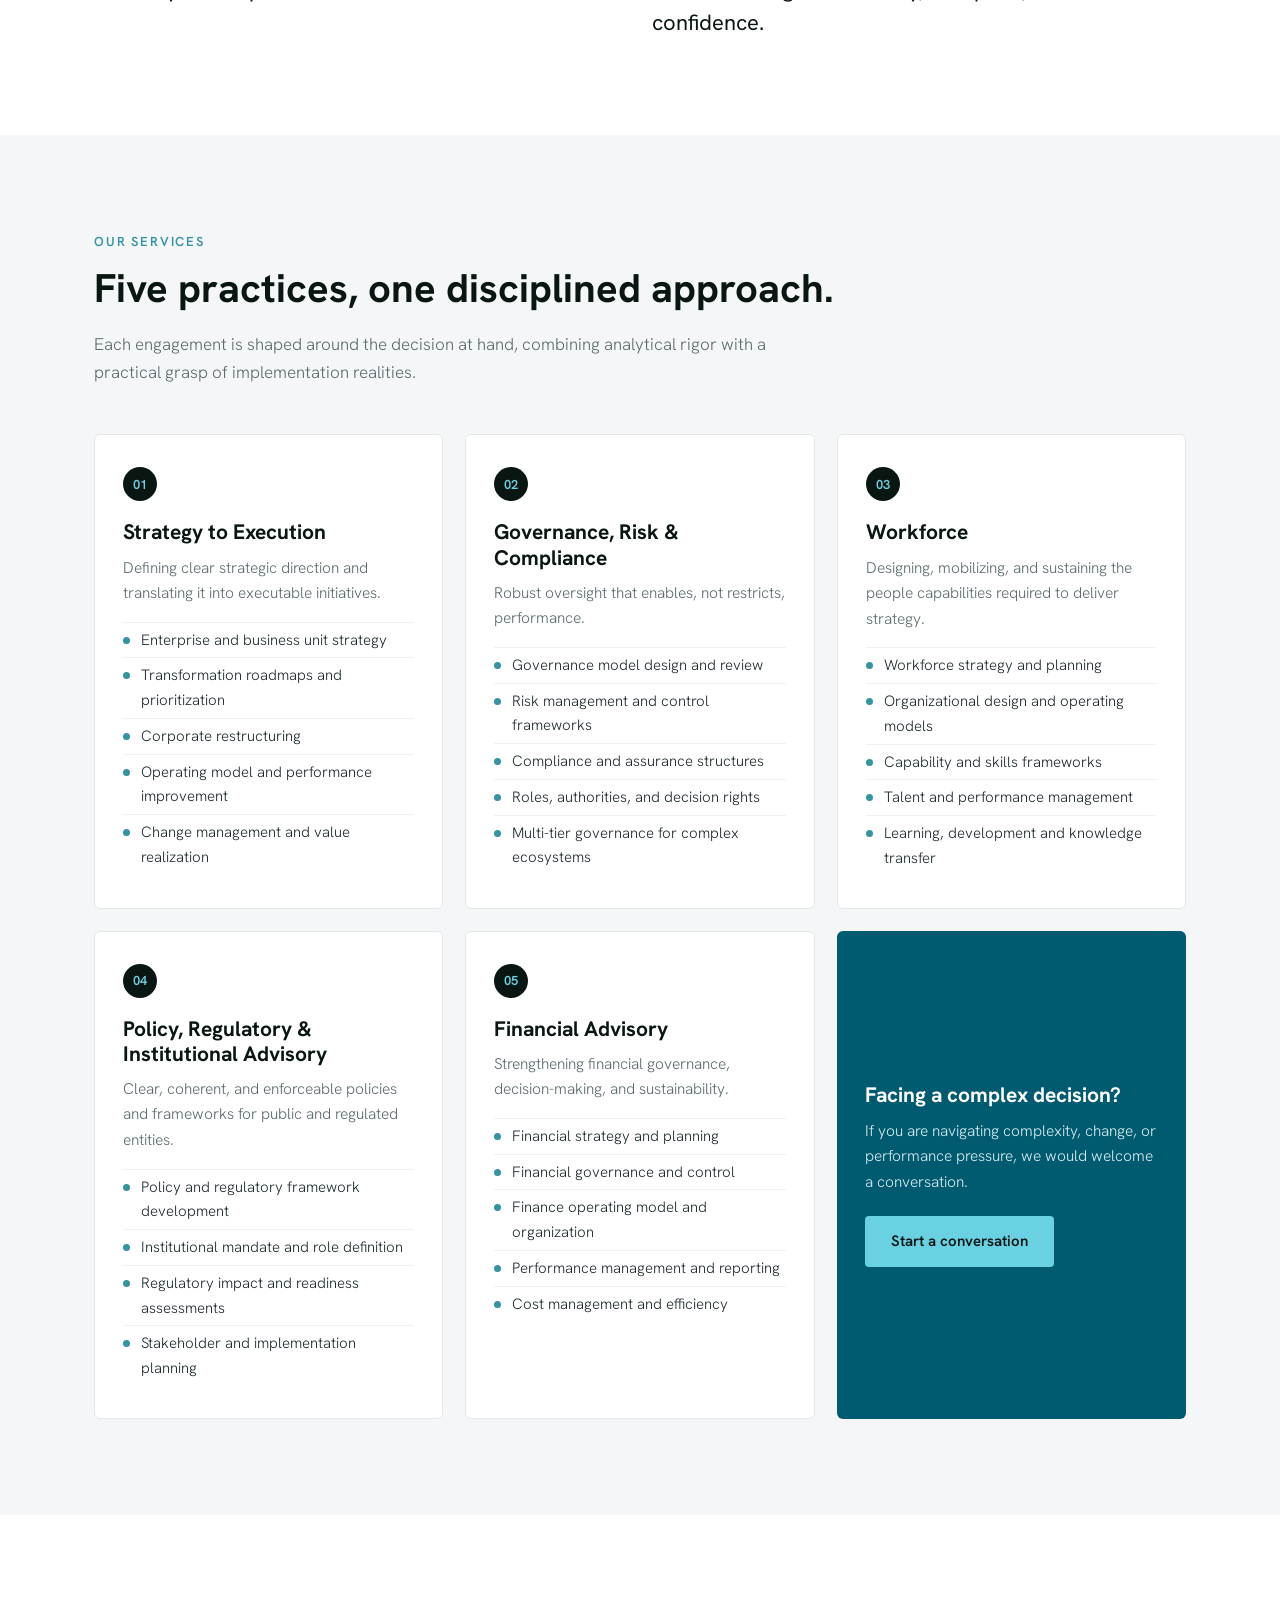
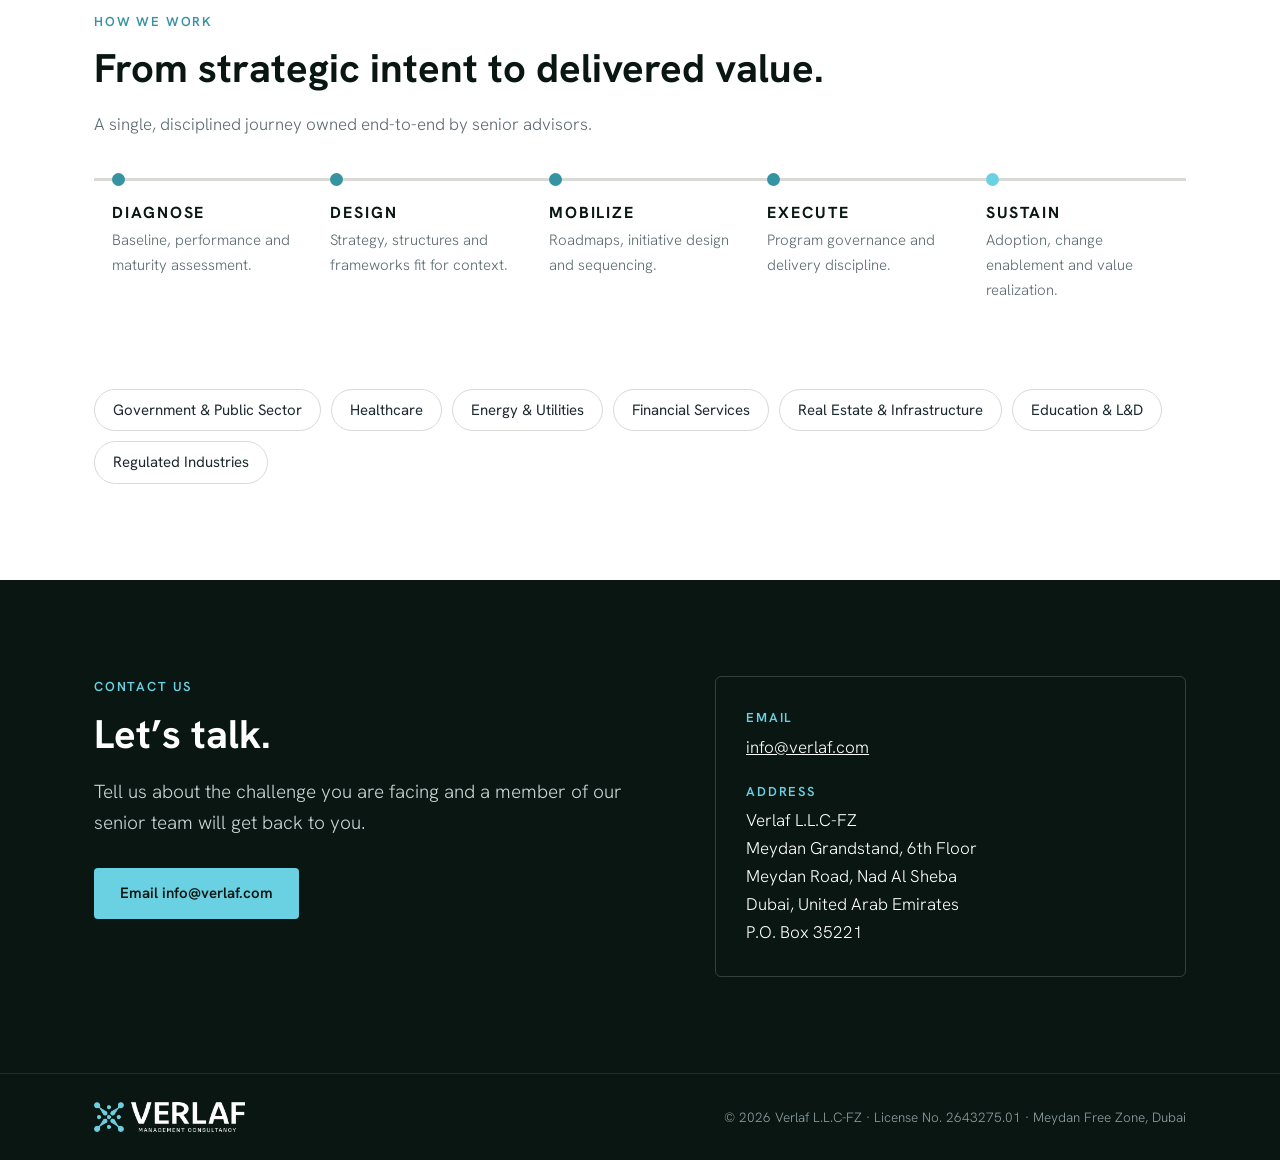
==== commit 7c6f3e73: "Add files via upload" ====
--- a/index.html
+++ b/index.html
@@ -1,11 +1,13 @@
 <!doctype html>
-<html lang="en">
+<html lang="en" dir="ltr">
 <head>
 <meta charset="utf-8">
 <meta name="viewport" content="width=device-width, initial-scale=1">
 <title>Verlaf | Management Consultancy, Dubai</title>
 <meta name="description" content="Verlaf is a Dubai-based management consultancy advising leadership teams across the GCC on strategy, governance, workforce, policy and financial advisory.">
 <link rel="canonical" href="https://verlaf.com/">
+<link rel="alternate" hreflang="en" href="https://verlaf.com/">
+<link rel="alternate" hreflang="ar" href="https://verlaf.com/ar/">
 <meta property="og:title" content="Verlaf | Management Consultancy">
 <meta property="og:description" content="Principled advisory, providing clarity at every step.">
 <meta property="og:url" content="https://verlaf.com/">
@@ -15,143 +17,32 @@
 <link rel="apple-touch-icon" href="assets/apple-touch-icon.png">
 <link rel="preconnect" href="https://fonts.googleapis.com">
 <link rel="preconnect" href="https://fonts.gstatic.com" crossorigin>
-<link href="https://fonts.googleapis.com/css2?family=Hanken+Grotesk:wght@300;400;600;700&display=swap" rel="stylesheet">
-<style>
-  :root{
-    --black:#091611; --ice:#6AD1E3; --white:#FFFFFF;
-    --deep:#005A70; --steady:#3593A2; --grey:#D9D9D6;
-    --ink:#1d2a26; --muted:#5b6b67; --bg-soft:#f4f6f6;
-    --max:1140px;
-  }
-  *{box-sizing:border-box;margin:0;padding:0}
-  html{scroll-behavior:smooth}
-  body{font-family:"Hanken Grotesk",Univers,"Helvetica Neue",Arial,sans-serif;font-weight:300;color:var(--ink);background:var(--white);line-height:1.65;font-size:17px;-webkit-font-smoothing:antialiased}
-  a{color:var(--deep)}
-  img{max-width:100%;display:block}
-  .wrap{max-width:var(--max);margin:0 auto;padding:0 24px}
-  h1,h2,h3{font-weight:700;line-height:1.15;color:var(--black)}
-  h2{font-size:clamp(28px,4vw,40px);margin-bottom:18px}
-  .eyebrow{font-size:13px;font-weight:600;letter-spacing:.14em;text-transform:uppercase;color:var(--steady);margin-bottom:12px}
-
-  /* header */
-  header{position:sticky;top:0;z-index:20;background:rgba(255,255,255,.94);backdrop-filter:blur(8px);border-bottom:1px solid #e7ebea}
-  .nav{display:flex;align-items:center;justify-content:space-between;height:74px}
-  .nav img{height:38px;width:auto}
-  .nav ul{list-style:none;display:flex;gap:30px}
-  .nav ul a{text-decoration:none;color:var(--black);font-weight:400;font-size:15px}
-  .nav ul a:hover{color:var(--steady)}
-  .nav .cta{background:var(--deep);color:#fff;padding:9px 18px;border-radius:4px}
-  .nav .cta:hover{background:var(--black);color:#fff}
-  #menu-btn{display:none;background:none;border:0;font-size:26px;cursor:pointer;color:var(--black)}
-
-  /* hero */
-  .hero{position:relative;overflow:hidden;background:var(--deep);color:#fff}
-  .hero .wrap{position:relative;z-index:2;padding-top:110px;padding-bottom:120px}
-  .hero h1{color:#fff;font-size:clamp(36px,6vw,64px);max-width:760px;font-weight:300}
-  .hero h1 strong{font-weight:700;color:var(--ice)}
-  .hero p{max-width:600px;margin-top:22px;font-size:19px;color:#d8eef2}
-  .hero .btns{margin-top:36px;display:flex;gap:14px;flex-wrap:wrap}
-  .btn{display:inline-block;padding:13px 26px;border-radius:4px;text-decoration:none;font-weight:600;font-size:15px}
-  .btn-ice{background:var(--ice);color:var(--black)}
-  .btn-ice:hover{background:#fff}
-  .btn-line{border:1px solid rgba(255,255,255,.6);color:#fff}
-  .btn-line:hover{background:rgba(255,255,255,.1)}
-  .hero .emblem{position:absolute;right:-90px;top:50%;transform:translateY(-50%);width:560px;opacity:.22;z-index:1}
-
-  section{padding:96px 0}
-
-  /* about */
-  .about-grid{display:grid;grid-template-columns:1.5fr 1fr;gap:56px;align-items:start}
-  .about-grid p+p{margin-top:16px}
-  .name-card{background:var(--bg-soft);border-left:4px solid var(--ice);padding:30px 30px}
-  .name-card h3{font-size:20px;margin-bottom:10px}
-  .name-card p{font-size:15.5px;color:var(--muted)}
-  .vm{display:grid;grid-template-columns:1fr 1fr;gap:24px;margin-top:56px}
-  .vm div{border-top:2px solid var(--black);padding-top:18px}
-  .vm h3{font-size:14px;letter-spacing:.14em;text-transform:uppercase;color:var(--steady);margin-bottom:8px;font-weight:600}
-  .vm p{font-size:22px;color:var(--black);font-weight:400;line-height:1.4}
-
-  /* services */
-  #services{background:var(--bg-soft)}
-  .intro{max-width:720px;color:var(--muted);margin-bottom:48px}
-  .cards{display:grid;grid-template-columns:repeat(3,1fr);gap:22px}
-  .card{background:#fff;padding:32px 28px;border-radius:6px;border:1px solid #e3e8e7;display:flex;flex-direction:column}
-  .card .num{font-size:13px;font-weight:600;color:var(--ice);background:var(--black);width:34px;height:34px;border-radius:50%;display:grid;place-items:center;margin-bottom:18px}
-  .card h3{font-size:21px;margin-bottom:10px}
-  .card p{font-size:15.5px;color:var(--muted)}
-  .card ul{margin-top:16px;padding-left:0;list-style:none;font-size:15px}
-  .card li{padding:5px 0 5px 18px;position:relative;border-top:1px solid #eef1f0}
-  .card li::before{content:"";position:absolute;left:0;top:14px;width:7px;height:7px;border-radius:50%;background:var(--steady)}
-  .card.cta-card{background:var(--deep);border:0;color:#fff;justify-content:center}
-  .card.cta-card h3{color:#fff}
-  .card.cta-card p{color:#d8eef2;margin-bottom:22px}
-
-  /* approach */
-  .steps{display:grid;grid-template-columns:repeat(5,1fr);gap:0;margin-top:40px;counter-reset:s}
-  .step{padding:22px 18px;border-top:3px solid var(--grey);position:relative}
-  .step::before{content:"";position:absolute;top:-8px;left:18px;width:13px;height:13px;border-radius:50%;background:var(--steady)}
-  .step:last-child::before{background:var(--ice)}
-  .step h3{font-size:16px;letter-spacing:.12em;text-transform:uppercase;margin-bottom:6px}
-  .step p{font-size:15px;color:var(--muted)}
-  .sectors{margin-top:64px;display:flex;flex-wrap:wrap;gap:10px}
-  .sectors span{border:1px solid var(--grey);border-radius:40px;padding:8px 18px;font-size:15px;font-weight:400}
-
-  /* contact */
-  #contact{background:var(--black);color:#dfe7e5}
-  #contact h2{color:#fff}
-  .contact-grid{display:grid;grid-template-columns:1.2fr 1fr;gap:56px;align-items:start}
-  .contact-grid p.lead{font-size:19px;color:#c8d3d1}
-  .contact-box{border:1px solid rgba(255,255,255,.18);border-radius:6px;padding:30px}
-  .contact-box dt{font-size:13px;letter-spacing:.14em;text-transform:uppercase;color:var(--ice);font-weight:600;margin-top:20px}
-  .contact-box dt:first-child{margin-top:0}
-  .contact-box dd{margin-top:4px;color:#fff}
-  .contact-box a{color:#fff}
-  #contact .btn{margin-top:30px}
-
-  footer{background:var(--black);border-top:1px solid rgba(255,255,255,.1);color:#8fa09c;font-size:13.5px}
-  footer .wrap{display:flex;justify-content:space-between;align-items:center;gap:20px;padding-top:28px;padding-bottom:28px;flex-wrap:wrap}
-  footer img{height:30px;width:auto}
-
-  @media (max-width:900px){
-    .about-grid,.contact-grid{grid-template-columns:1fr;gap:36px}
-    .cards{grid-template-columns:1fr 1fr}
-    .steps{grid-template-columns:1fr 1fr}
-    .hero .emblem{width:380px;right:-140px;opacity:.15}
-  }
-  @media (max-width:680px){
-    body{font-size:16px}
-    section{padding:68px 0}
-    .wrap{padding:0 16px}
-    #menu-btn{display:block}
-    .nav ul{display:none;position:absolute;top:74px;left:0;right:0;background:#fff;flex-direction:column;gap:0;border-bottom:1px solid #e7ebea}
-    .nav ul.open{display:flex}
-    .nav ul li a{display:block;padding:14px 16px}
-    .nav .cta{border-radius:0}
-    .cards,.vm,.steps{grid-template-columns:1fr}
-    .hero .wrap{padding-top:72px;padding-bottom:80px}
-  }
-</style>
+<link href="https://fonts.googleapis.com/css2?family=Hanken+Grotesk:wght@300;400;600;700&family=IBM+Plex+Sans+Arabic:wght@600&display=swap" rel="stylesheet">
+<link rel="stylesheet" href="assets/style.css">
 </head>
 <body>
 
 <header>
   <div class="wrap nav">
-    <a href="#top" aria-label="Verlaf home"><img src="assets/logo-dark.png" alt="Verlaf Management Consultancy" width="520" height="103"></a>
-    <button id="menu-btn" aria-label="Open menu" aria-expanded="false">&#9776;</button>
-    <ul id="menu">
-      <li><a href="#about">About Us</a></li>
-      <li><a href="#services">Services</a></li>
-      <li><a href="#approach">Approach</a></li>
-      <li><a href="#contact" class="cta">Contact Us</a></li>
-    </ul>
+    <a class="brand" href="#top" aria-label="Verlaf home"><img src="assets/logo-dark.png" alt="Verlaf Management Consultancy" width="520" height="103"></a>
+    <div class="nav-right">
+      <ul id="menu">
+        <li><a href="#about">About Us</a></li>
+        <li><a href="#services">Services</a></li>
+        <li><a href="#approach">Approach</a></li>
+        <li><a href="#contact" class="cta">Contact Us</a></li>
+      </ul>
+      <a class="lang" href="ar/" lang="ar" hreflang="ar">العربية</a>
+      <button id="menu-btn" aria-label="Open menu" aria-expanded="false">&#9776;</button>
+    </div>
   </div>
 </header>
 
 <main id="top">
-  <section class="hero" style="padding:0">
+  <section class="hero">
     <img class="emblem" src="assets/emblem-ice.png" alt="" aria-hidden="true">
     <div class="wrap">
-      <p class="eyebrow" style="color:var(--ice)">Management Consultancy · Dubai, UAE</p>
+      <p class="eyebrow">Management Consultancy · Dubai, UAE</p>
       <h1>Principled advisory, providing <strong>clarity at every step.</strong></h1>
       <p>We help leadership teams across the GCC make better decisions and execute change with clarity, discipline, and confidence.</p>
       <div class="btns">
@@ -171,7 +62,7 @@
           <p>We were established to offer an independent advisory platform, free from predefined solutions or vendor bias, where decisions are shaped by evidence, context, and long-term sustainability. Our engagements are senior-led and deliberately tailored, so that recommendations withstand operational, regulatory, and stakeholder scrutiny.</p>
           <p>Operating from the United Arab Emirates, we support clients across the GCC, with particular experience in the public sector, healthcare, regulated industries, and organizations undergoing structural reform or institutional change.</p>
         </div>
-        <aside class="name-card">
+        <aside class="side-card">
           <h3>What’s in the name?</h3>
           <p>Verlaf draws on two ideas: <strong>Verus</strong>, meaning truth, accuracy, and integrity, and <strong>Curglaff</strong>, the honest shock of clarity that comes from truth. Together they express advancing with clarity and integrity: uncovering what is true, structuring what is complex, and enabling forward momentum through disciplined execution.</p>
         </aside>
@@ -251,7 +142,7 @@
         <article class="card cta-card">
           <h3>Facing a complex decision?</h3>
           <p>If you are navigating complexity, change, or performance pressure, we would welcome a conversation.</p>
-          <a class="btn btn-ice" href="mailto:info@verlaf.com" style="align-self:flex-start">Start a conversation</a>
+          <a class="btn btn-ice" href="mailto:info@verlaf.com">Start a conversation</a>
         </article>
       </div>
     </div>
@@ -278,7 +169,7 @@
   <section id="contact">
     <div class="wrap contact-grid">
       <div>
-        <p class="eyebrow" style="color:var(--ice)">Contact Us</p>
+        <p class="eyebrow">Contact Us</p>
         <h2>Let’s talk.</h2>
         <p class="lead">Tell us about the challenge you are facing and a member of our senior team will get back to you.</p>
         <a class="btn btn-ice" href="mailto:info@verlaf.com?subject=Enquiry%20via%20verlaf.com">Email info@verlaf.com</a>
@@ -300,11 +191,6 @@
   </div>
 </footer>
 
-<script>
-  const b=document.getElementById('menu-btn'),m=document.getElementById('menu');
-  b.addEventListener('click',()=>{const o=m.classList.toggle('open');b.setAttribute('aria-expanded',o)});
-  m.querySelectorAll('a').forEach(a=>a.addEventListener('click',()=>m.classList.remove('open')));
-  document.getElementById('yr').textContent=new Date().getFullYear();
-</script>
+<script src="assets/site.js"></script>
 </body>
 </html>
--- a/assets/style.css
+++ b/assets/style.css
@@ -0,0 +1,142 @@
+:root{
+  --black:#091611; --ice:#6AD1E3; --cyan:#3593A2; --white:#FFFFFF;
+  --deep:#005A70; --steady:#3593A2; --grey:#D9D9D6;
+  --ink:#1d2a2e; --muted:#5b6b6f; --bg-soft:#f4f6f7;
+  --max:1140px;
+}
+*{box-sizing:border-box;margin:0;padding:0}
+html{scroll-behavior:smooth}
+body{font-family:"Hanken Grotesk","Helvetica Neue",Arial,sans-serif;font-weight:300;color:var(--ink);background:var(--white);line-height:1.65;font-size:17px;-webkit-font-smoothing:antialiased}
+html[lang="ar"] body{font-family:"IBM Plex Sans Arabic","Helvetica Neue",Arial,sans-serif;line-height:1.85}
+a{color:var(--deep)}
+img{max-width:100%;display:block}
+.wrap{max-width:var(--max);margin:0 auto;padding:0 24px}
+h1,h2,h3{font-weight:700;line-height:1.2;color:var(--black)}
+h2{font-size:clamp(28px,4vw,40px);margin-bottom:18px}
+.eyebrow{font-size:13px;font-weight:600;letter-spacing:.14em;text-transform:uppercase;color:var(--steady);margin-bottom:12px}
+html[lang="ar"] .eyebrow{letter-spacing:0;font-size:15px}
+
+/* header */
+header{position:sticky;top:0;z-index:20;background:rgba(255,255,255,.95);backdrop-filter:blur(8px);border-bottom:1px solid #e7ebec}
+.nav{display:flex;align-items:center;justify-content:space-between;height:78px;gap:16px}
+.nav .brand img{height:38px;width:auto}
+html[lang="ar"] .nav .brand img{height:52px}
+.nav-right{display:flex;align-items:center;gap:22px}
+.nav ul{list-style:none;display:flex;gap:28px;align-items:center}
+.nav ul a{text-decoration:none;color:var(--black);font-weight:400;font-size:15px}
+.nav ul a:hover{color:var(--steady)}
+.nav .cta{background:var(--deep);color:#fff;padding:9px 18px;border-radius:4px}
+.nav .cta:hover{background:var(--black);color:#fff}
+.lang{border:1px solid var(--grey);border-radius:40px;padding:6px 14px;font-size:14px;font-weight:600;text-decoration:none;color:var(--deep);white-space:nowrap}
+.lang:hover{border-color:var(--deep)}
+.lang[lang="ar"]{font-family:"IBM Plex Sans Arabic",sans-serif}
+.lang[lang="en"]{font-family:"Hanken Grotesk",sans-serif}
+#menu-btn{display:none;background:none;border:0;font-size:26px;cursor:pointer;color:var(--black)}
+
+/* hero */
+.hero{position:relative;overflow:hidden;background:var(--deep);color:#fff;padding:0}
+.hero .wrap{position:relative;z-index:2;padding-top:110px;padding-bottom:120px}
+.hero h1{color:#fff;font-size:clamp(34px,6vw,62px);max-width:760px;font-weight:300}
+.hero h1 strong{font-weight:700;color:var(--ice)}
+.hero p{max-width:600px;margin-top:22px;font-size:19px;color:#d8eef2}
+.hero .eyebrow{color:var(--ice)}
+.hero .btns{margin-top:36px;display:flex;gap:14px;flex-wrap:wrap}
+.btn{display:inline-block;padding:13px 26px;border-radius:4px;text-decoration:none;font-weight:600;font-size:15px}
+.btn-ice{background:var(--ice);color:var(--black)}
+.btn-ice:hover{background:#fff}
+.btn-line{border:1px solid rgba(255,255,255,.6);color:#fff}
+.btn-line:hover{background:rgba(255,255,255,.1)}
+.hero .emblem{position:absolute;right:-110px;top:50%;transform:translateY(-50%);width:520px;opacity:.2;z-index:1}
+[dir="rtl"] .hero .emblem{right:auto;left:-110px}
+
+section{padding:96px 0}
+
+/* about */
+.about-grid{display:grid;grid-template-columns:1.5fr 1fr;gap:56px;align-items:start}
+.about-grid p+p{margin-top:16px}
+.side-card{background:var(--bg-soft);border-left:4px solid var(--ice);padding:30px}
+[dir="rtl"] .side-card{border-left:0;border-right:4px solid var(--ice)}
+.side-card h3{font-size:20px;margin-bottom:14px}
+.side-card ul{list-style:none}
+.side-card li{padding:10px 0;border-top:1px solid #e3e8e9;font-size:15.5px;color:var(--muted)}
+.side-card li strong{display:block;color:var(--black);font-weight:600}
+.side-card p{font-size:15.5px;color:var(--muted)}
+.vm{display:grid;grid-template-columns:1fr 1fr;gap:24px;margin-top:56px}
+.vm div{border-top:2px solid var(--black);padding-top:18px}
+.vm h3{font-size:14px;letter-spacing:.14em;text-transform:uppercase;color:var(--steady);margin-bottom:8px;font-weight:600}
+html[lang="ar"] .vm h3{letter-spacing:0;font-size:16px}
+.vm p{font-size:22px;color:var(--black);font-weight:400;line-height:1.5}
+
+/* services */
+#services{background:var(--bg-soft)}
+.intro{max-width:720px;color:var(--muted);margin-bottom:48px}
+.cards{display:grid;grid-template-columns:repeat(3,1fr);gap:22px}
+.card{background:#fff;padding:32px 28px;border-radius:6px;border:1px solid #e3e8e9;display:flex;flex-direction:column}
+.card .num{font-size:13px;font-weight:600;color:var(--ice);background:var(--black);width:34px;height:34px;border-radius:50%;display:grid;place-items:center;margin-bottom:18px;font-family:"Hanken Grotesk",sans-serif}
+.card h3{font-size:21px;margin-bottom:10px}
+.card p{font-size:15.5px;color:var(--muted)}
+.card ul{margin-top:16px;list-style:none;font-size:15px}
+.card li{padding:5px 18px 5px 18px;padding-right:0;position:relative;border-top:1px solid #eef1f2}
+[dir="rtl"] .card li{padding-left:0;padding-right:18px}
+.card li::before{content:"";position:absolute;left:0;top:14px;width:7px;height:7px;border-radius:50%;background:var(--cyan)}
+[dir="rtl"] .card li::before{left:auto;right:0;top:16px}
+.card.cta-card{background:var(--deep);border:0;color:#fff;justify-content:center}
+.card.cta-card h3{color:#fff}
+.card.cta-card p{color:#d8eef2;margin-bottom:22px}
+.card.cta-card .btn{align-self:flex-start}
+
+/* approach */
+.steps{display:grid;grid-template-columns:repeat(5,1fr);margin-top:40px}
+.step{padding:22px 18px;border-top:3px solid var(--grey);position:relative}
+.step::before{content:"";position:absolute;top:-8px;left:18px;width:13px;height:13px;border-radius:50%;background:var(--cyan)}
+[dir="rtl"] .step::before{left:auto;right:18px}
+.step:last-child::before{background:var(--ice)}
+.step h3{font-size:16px;letter-spacing:.12em;text-transform:uppercase;margin-bottom:6px}
+html[lang="ar"] .step h3{letter-spacing:0;font-size:18px}
+.step p{font-size:15px;color:var(--muted)}
+.sectors{margin-top:64px;display:flex;flex-wrap:wrap;gap:10px}
+.sectors span{border:1px solid var(--grey);border-radius:40px;padding:8px 18px;font-size:15px;font-weight:400}
+
+/* contact */
+#contact{background:var(--black);color:#dfe7e8}
+#contact h2{color:#fff}
+#contact .eyebrow{color:var(--ice)}
+.contact-grid{display:grid;grid-template-columns:1.2fr 1fr;gap:56px;align-items:start}
+.contact-grid p.lead{font-size:19px;color:#c8d3d4}
+.contact-box{border:1px solid rgba(255,255,255,.18);border-radius:6px;padding:30px}
+.contact-box dt{font-size:13px;letter-spacing:.14em;text-transform:uppercase;color:var(--ice);font-weight:600;margin-top:20px}
+html[lang="ar"] .contact-box dt{letter-spacing:0;font-size:15px}
+.contact-box dt:first-child{margin-top:0}
+.contact-box dd{margin-top:4px;color:#fff}
+.contact-box a{color:#fff}
+#contact .btn{margin-top:30px}
+.ltr{direction:ltr;unicode-bidi:embed;display:inline-block}
+
+footer{background:var(--black);border-top:1px solid rgba(255,255,255,.1);color:#8fa0a4;font-size:13.5px}
+footer .wrap{display:flex;justify-content:space-between;align-items:center;gap:20px;padding-top:28px;padding-bottom:28px;flex-wrap:wrap}
+footer img{height:30px;width:auto}
+html[lang="ar"] footer img{height:44px}
+
+@media (max-width:960px){
+  .about-grid,.contact-grid{grid-template-columns:1fr;gap:36px}
+  .cards{grid-template-columns:1fr 1fr}
+  .steps{grid-template-columns:1fr 1fr}
+  .hero .emblem{width:360px;right:-150px;opacity:.14}
+  [dir="rtl"] .hero .emblem{left:-150px}
+  .nav ul{gap:20px}
+}
+@media (max-width:760px){
+  body{font-size:16px}
+  section{padding:68px 0}
+  .wrap{padding:0 16px}
+  .nav{height:70px}
+  .nav .brand img{height:32px}
+  html[lang="ar"] .nav .brand img{height:44px}
+  #menu-btn{display:block}
+  .nav ul{display:none;position:absolute;top:70px;left:0;right:0;background:#fff;flex-direction:column;gap:0;border-bottom:1px solid #e7ebec;align-items:stretch}
+  .nav ul.open{display:flex}
+  .nav ul li a{display:block;padding:14px 16px}
+  .nav .cta{border-radius:0}
+  .cards,.vm,.steps{grid-template-columns:1fr}
+  .hero .wrap{padding-top:72px;padding-bottom:80px}
+}
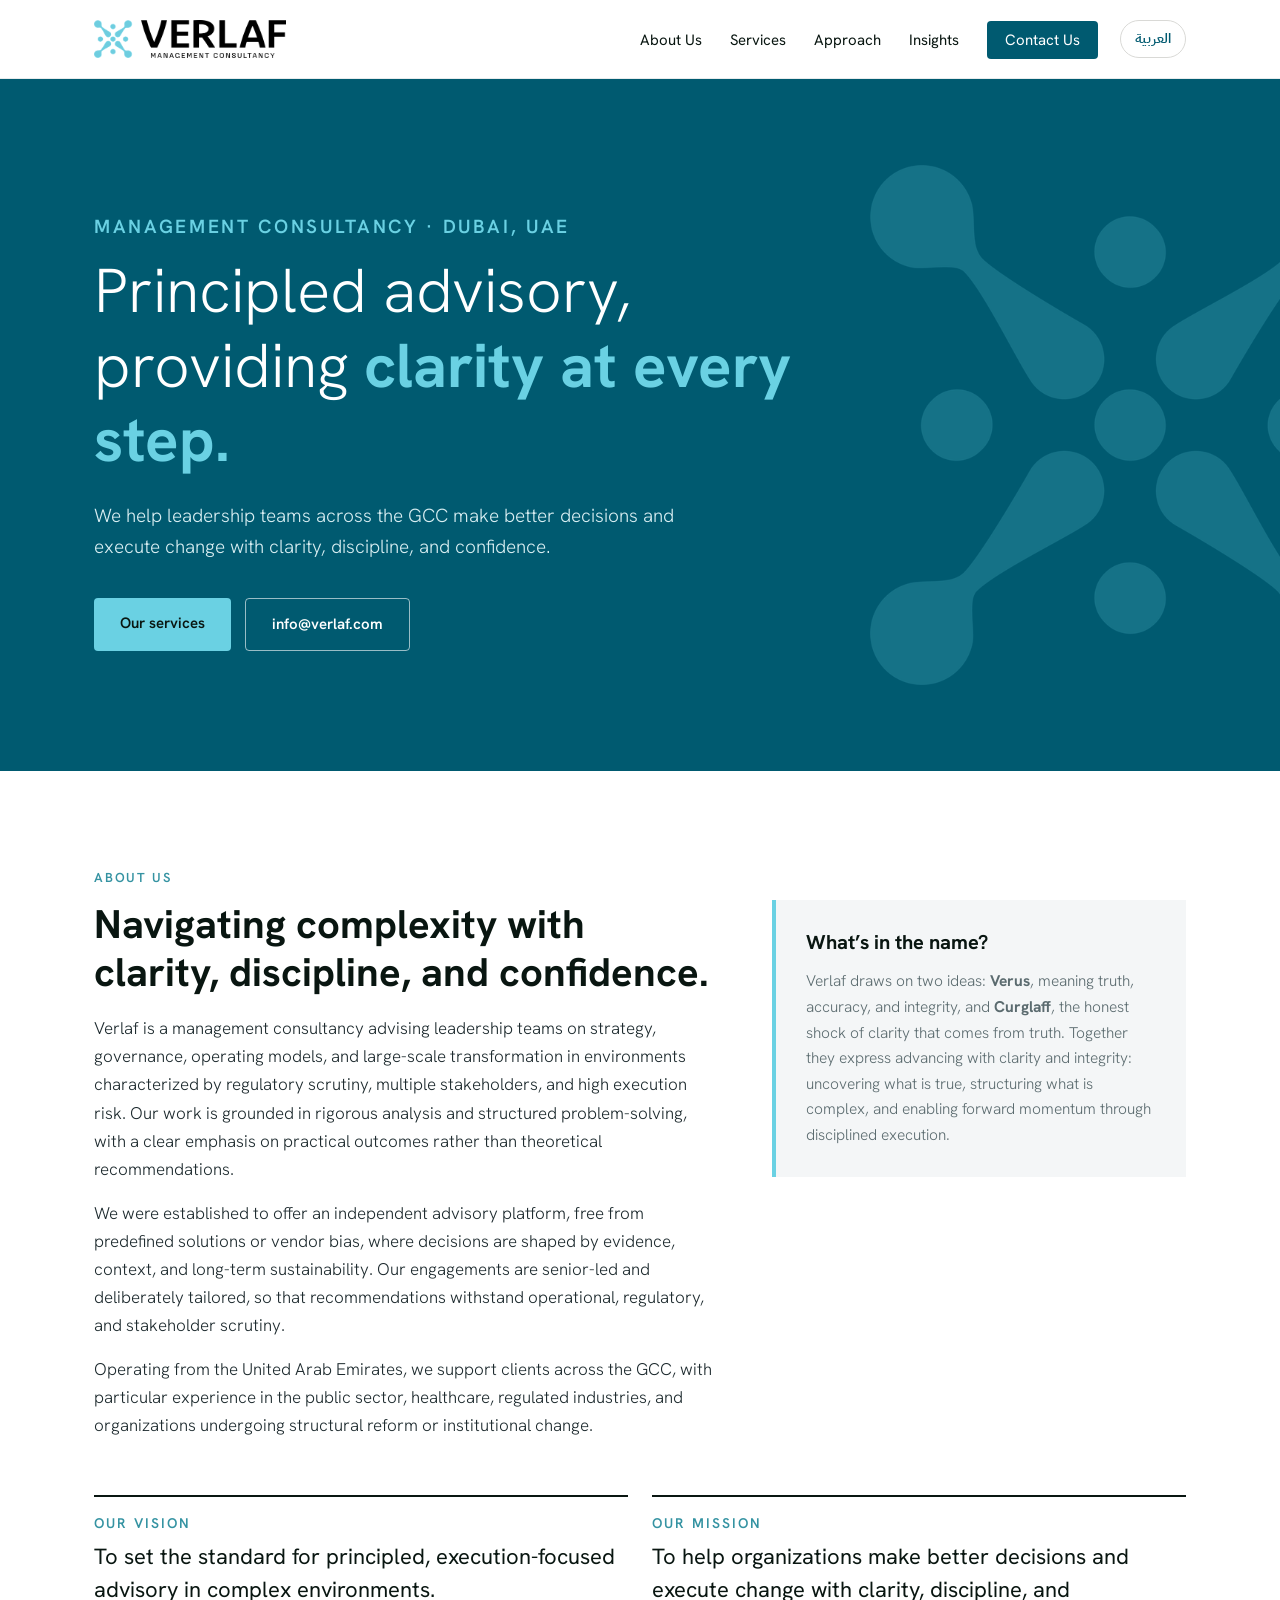
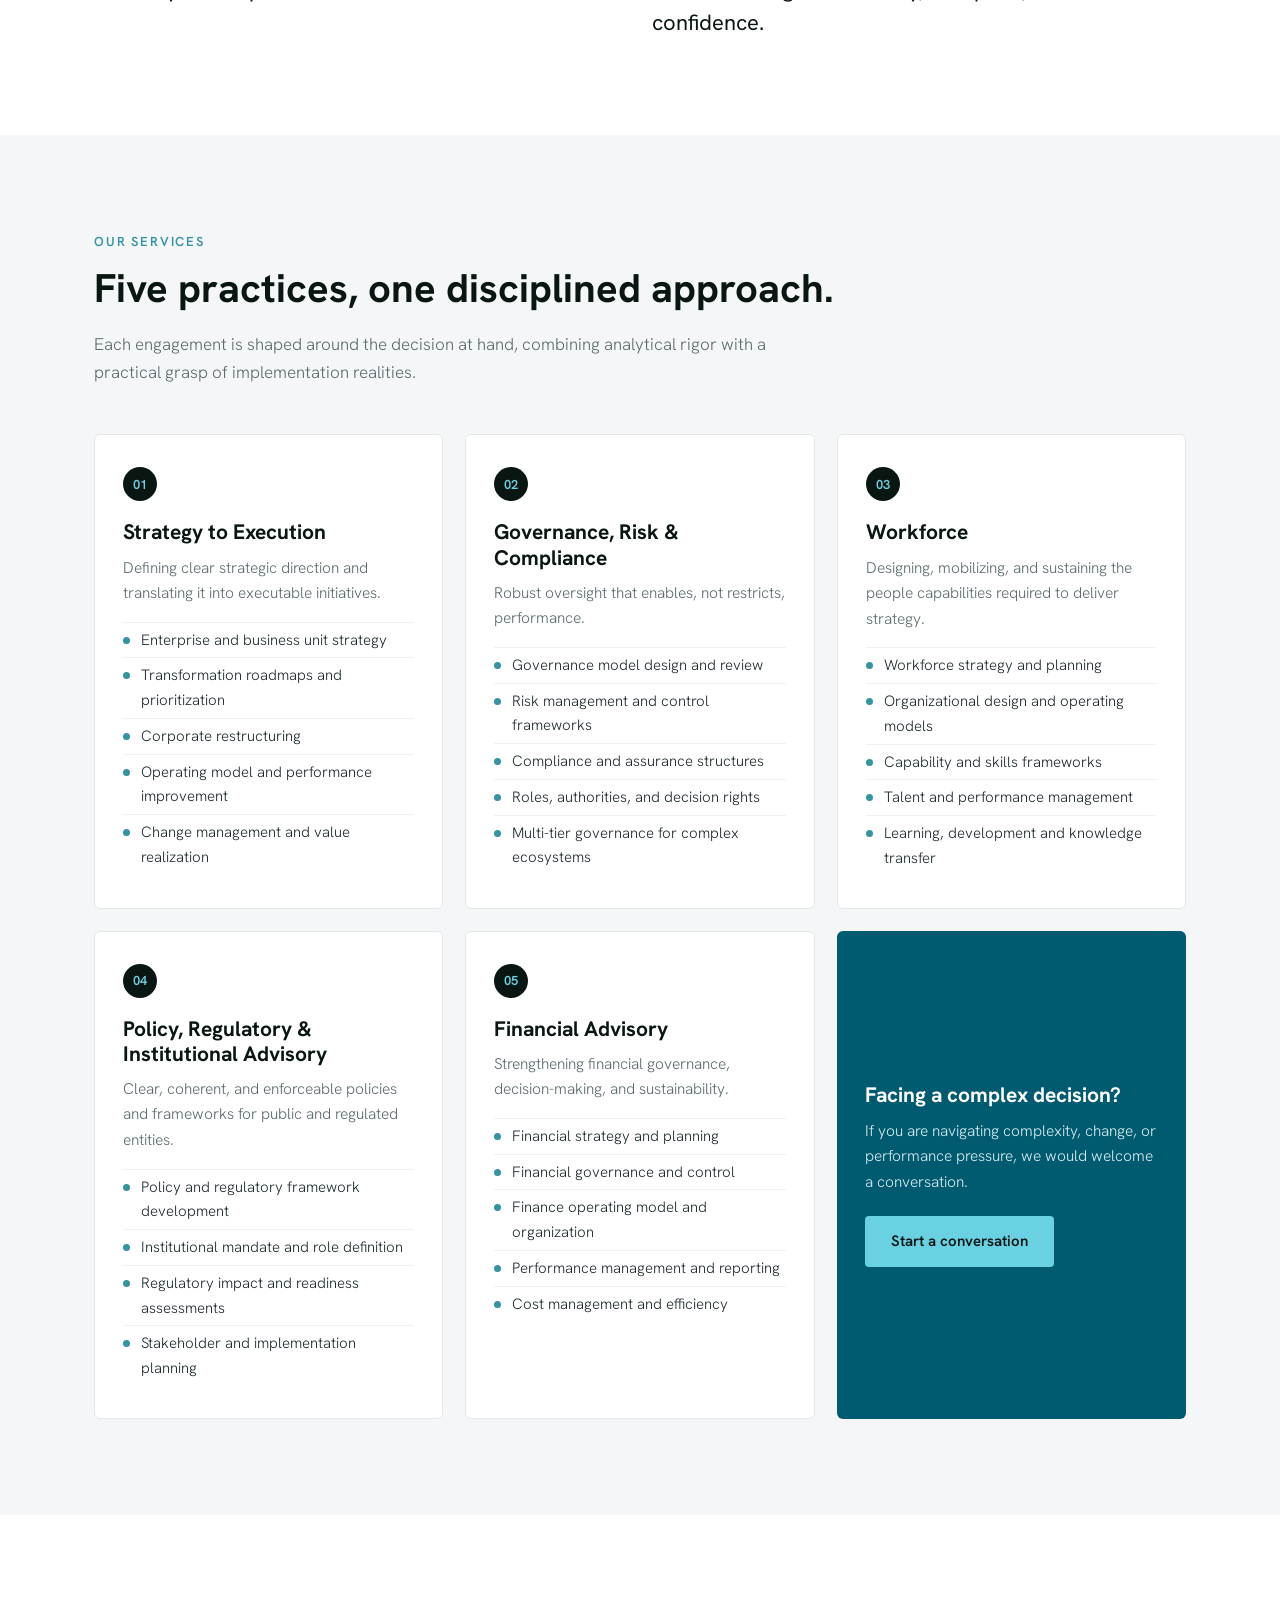
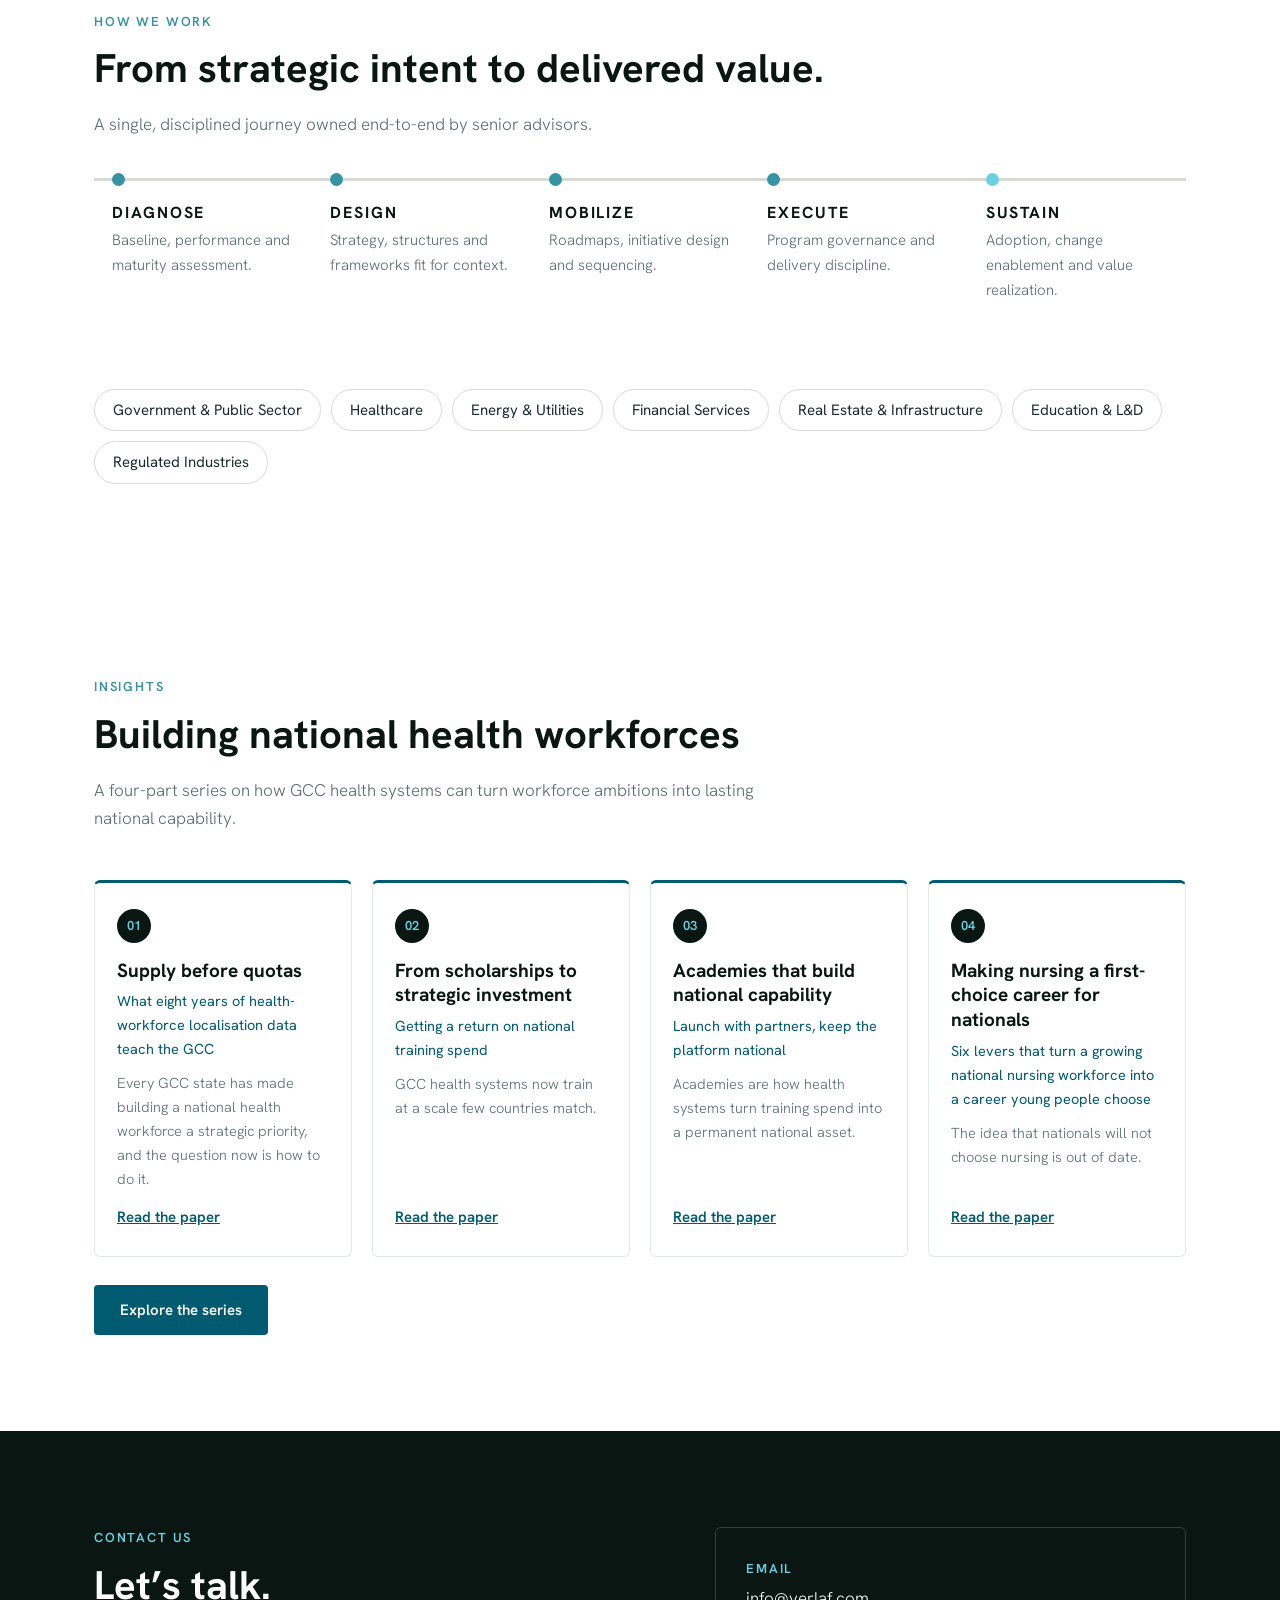
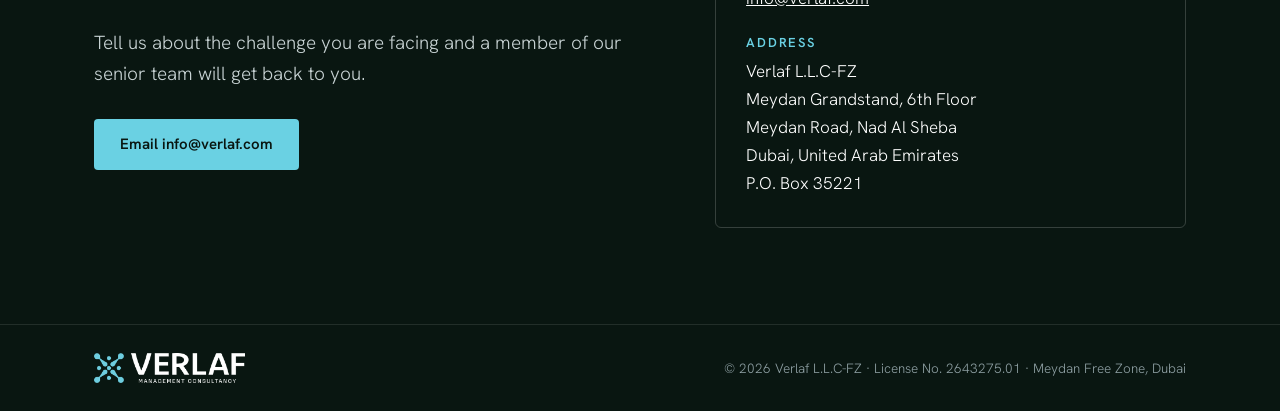
==== commit 557ac3ab: "Add files via upload" ====
--- a/index.html
+++ b/index.html
@@ -19,6 +19,7 @@
 <link rel="preconnect" href="https://fonts.gstatic.com" crossorigin>
 <link href="https://fonts.googleapis.com/css2?family=Hanken+Grotesk:wght@300;400;600;700&family=IBM+Plex+Sans+Arabic:wght@600&display=swap" rel="stylesheet">
 <link rel="stylesheet" href="assets/style.css">
+<link rel="stylesheet" href="assets/insights.css">
 </head>
 <body>
 
@@ -30,6 +31,7 @@
         <li><a href="#about">About Us</a></li>
         <li><a href="#services">Services</a></li>
         <li><a href="#approach">Approach</a></li>
+        <li><a href="insights/">Insights</a></li>
         <li><a href="#contact" class="cta">Contact Us</a></li>
       </ul>
       <a class="lang" href="ar/" lang="ar" hreflang="ar">العربية</a>
@@ -166,6 +168,41 @@
     </div>
   </section>
 
+
+  <section id="insights" class="home-insights">
+    <div class="wrap">
+      <p class="eyebrow">Insights</p>
+      <h2>Building national health workforces</h2>
+      <p class="intro">A four-part series on how GCC health systems can turn workforce ambitions into lasting national capability.</p>
+      <div class="paper-grid"><article class="paper-card" data-slug="supply-before-quotas">
+  <span class="num" dir="ltr">01</span>
+  <h3><a href="insights/supply-before-quotas/">Supply before quotas</a></h3>
+  <p class="psub">What eight years of health-workforce localisation data teach the GCC</p>
+  <p>Every GCC state has made building a national health workforce a strategic priority, and the question now is how to do it.</p>
+  <p class="links"><a class="read" href="insights/supply-before-quotas/">Read the paper</a><span class="soon" hidden></span></p>
+</article><article class="paper-card" data-slug="scholarships-to-strategic-investment">
+  <span class="num" dir="ltr">02</span>
+  <h3><a href="insights/scholarships-to-strategic-investment/">From scholarships to strategic investment</a></h3>
+  <p class="psub">Getting a return on national training spend</p>
+  <p>GCC health systems now train at a scale few countries match.</p>
+  <p class="links"><a class="read" href="insights/scholarships-to-strategic-investment/">Read the paper</a><span class="soon" hidden></span></p>
+</article><article class="paper-card" data-slug="academies-national-capability">
+  <span class="num" dir="ltr">03</span>
+  <h3><a href="insights/academies-national-capability/">Academies that build national capability</a></h3>
+  <p class="psub">Launch with partners, keep the platform national</p>
+  <p>Academies are how health systems turn training spend into a permanent national asset.</p>
+  <p class="links"><a class="read" href="insights/academies-national-capability/">Read the paper</a><span class="soon" hidden></span></p>
+</article><article class="paper-card" data-slug="nursing-first-choice-career">
+  <span class="num" dir="ltr">04</span>
+  <h3><a href="insights/nursing-first-choice-career/">Making nursing a first-choice career for nationals</a></h3>
+  <p class="psub">Six levers that turn a growing national nursing workforce into a career young people choose</p>
+  <p>The idea that nationals will not choose nursing is out of date.</p>
+  <p class="links"><a class="read" href="insights/nursing-first-choice-career/">Read the paper</a><span class="soon" hidden></span></p>
+</article></div>
+      <p style="margin-top:28px"><a class="btn btn-dark" href="insights/">Explore the series</a></p>
+    </div>
+  </section>
+
   <section id="contact">
     <div class="wrap contact-grid">
       <div>
@@ -192,5 +229,6 @@
 </footer>
 
 <script src="assets/site.js"></script>
+<script src="assets/insights.js"></script>
 </body>
 </html>
--- a/assets/insights.css
+++ b/assets/insights.css
@@ -0,0 +1,138 @@
+/* Verlaf Insights — article, hub and homepage teaser styles. Uses tokens from style.css. */
+.btn-dark{background:var(--deep);color:#fff}
+.btn-dark:hover{background:var(--black)}
+
+/* hero */
+.article-hero{position:relative;overflow:hidden;background:var(--deep);color:#fff;padding:0}
+.article-hero .wrap{position:relative;z-index:2;padding-top:84px;padding-bottom:84px;max-width:var(--max)}
+.article-hero .emblem{position:absolute;inset-inline-end:-120px;top:50%;transform:translateY(-50%);width:480px;opacity:.16;z-index:1}
+.article-hero .eyebrow{color:var(--ice)}
+.article-hero .eyebrow a{color:var(--ice);text-decoration:none}
+.article-hero .eyebrow a:hover{text-decoration:underline}
+.article-hero h1{color:#fff;font-size:clamp(32px,5.4vw,56px);font-weight:300;max-width:860px}
+.article-hero h1 strong{font-weight:700;color:var(--ice)}
+.article-hero .sub{max-width:680px;margin-top:20px;font-size:20px;color:#d8eef2}
+.article-hero .byline{margin-top:18px;font-size:14.5px;color:#a9d3dc}
+.article-hero .btns{margin-top:30px;display:flex;gap:14px;flex-wrap:wrap}
+.article-hero.hub .wrap{padding-bottom:72px}
+
+/* article body */
+.article-body{max-width:820px;padding-top:56px;padding-bottom:40px}
+.article-body p{margin-bottom:18px}
+.article-body h2{font-size:clamp(24px,3.2vw,32px);margin:52px 0 16px;color:var(--deep)}
+.article-body .eyebrow + h2{margin-top:0}
+.article-body h3{font-size:19px;margin-bottom:8px}
+.article-body strong{font-weight:700;color:var(--black)}
+.article-body .lead{font-size:21px;line-height:1.55;color:var(--black);font-weight:300}
+.article-body .lead strong{color:var(--deep)}
+sup.ref{font-size:.66em;line-height:0;font-weight:600;white-space:nowrap}
+sup.ref a{text-decoration:none;color:var(--steady)}
+sup.ref a:hover{text-decoration:underline}
+html[lang="ar"] sup.ref{direction:ltr;unicode-bidi:isolate}
+
+.stats{display:grid;grid-template-columns:repeat(4,1fr);gap:0;border-top:3px solid var(--deep);margin:32px 0 40px}
+.stat{padding:18px 18px 0 0}
+[dir="rtl"] .stat{padding:18px 0 0 18px}
+.stat .v{font-size:32px;font-weight:700;color:var(--deep);line-height:1.1}
+[dir="rtl"] .stat .v{text-align:right}
+.stat .l{font-size:14.5px;color:var(--muted);line-height:1.45;margin-top:8px}
+.stat .s{font-size:12.5px;color:#8b9a9e;margin-top:6px}
+.stat .s a{color:inherit}
+
+ul.callouts{list-style:none;margin:8px 0 24px}
+ul.callouts li{background:var(--bg-soft);border-inline-start:3px solid var(--ice);padding:14px 18px;margin-bottom:10px}
+ul.callouts li strong{color:var(--deep)}
+
+ol.numbered{list-style:none;margin:8px 0 24px}
+ol.numbered li{display:grid;grid-template-columns:44px 1fr;padding:14px 0;border-top:1px solid #e3e8e9}
+ol.numbered .k{font-size:24px;font-weight:700;color:var(--ice);line-height:1}
+ol.numbered strong{color:var(--deep)}
+
+.table-wrap{overflow-x:auto;margin:12px 0 28px;-webkit-overflow-scrolling:touch}
+.table-wrap table{width:100%;border-collapse:collapse;font-size:15px;min-width:560px}
+.table-wrap th{background:var(--deep);color:#fff;font-weight:600;text-align:start;padding:12px 14px;vertical-align:bottom}
+.table-wrap td{padding:12px 14px;border-bottom:1px solid #e3e8e9;vertical-align:top}
+.table-wrap tr:nth-child(even) td{background:var(--bg-soft)}
+.table-wrap td:first-child{font-weight:600;color:var(--black)}
+
+.exhibit{border:1px solid #e3e8e9;border-radius:6px;padding:26px 26px 18px;margin:28px 0 32px;background:#fff}
+.exhibit figcaption strong{display:block;font-size:18px;line-height:1.35;color:var(--black)}
+.exhibit figcaption span{display:block;font-size:14.5px;color:var(--muted);margin-top:4px}
+.exhibit .svg-wrap{margin-top:18px}
+.exhibit svg{width:100%;height:auto;display:block;font-family:inherit}
+.fig-src{font-size:13px;color:#8b9a9e;margin:12px 0 0;border-top:1px solid #eef1f2;padding-top:10px}
+
+.lesson{display:grid;grid-template-columns:64px 1fr;gap:8px;padding:22px 0;border-top:1px solid #e3e8e9}
+.lesson .n{font-size:34px;font-weight:700;color:var(--ice);line-height:1}
+.lesson p:last-child{margin-bottom:0}
+
+.pull{margin:36px 0;padding:26px 30px;background:var(--deep);color:#fff;font-size:clamp(20px,2.6vw,26px);font-weight:600;line-height:1.4;border-radius:4px}
+.pull span{color:var(--ice)}
+
+.questions{background:var(--bg-soft);border-inline-start:4px solid var(--deep);padding:32px 34px 18px;margin:48px 0 20px}
+.questions h2{margin-top:0}
+.questions ol{padding-inline-start:22px}
+.questions li{margin-bottom:12px}
+.questions li strong{color:var(--deep)}
+
+.sources{margin-top:56px;border-top:2px solid var(--black);padding-top:18px}
+.sources h2{font-size:22px;margin:0 0 14px;color:var(--black)}
+.sources ol{font-size:14px;line-height:1.55;color:var(--muted);padding-left:22px;text-align:left;font-family:"Hanken Grotesk","Helvetica Neue",Arial,sans-serif}
+.sources li{margin-bottom:8px;scroll-margin-top:96px}
+.sources li:target{background:#e8f7fa}
+.sources li a{color:var(--deep);word-break:break-word}
+.sources .note{font-size:13.5px;color:#8b9a9e;margin-top:14px}
+
+.share{margin-top:36px;font-weight:600}
+.series-nav{display:grid;grid-template-columns:1fr 1fr;gap:16px;margin-top:20px}
+.series-nav .sn{display:block;border:1px solid #e3e8e9;border-radius:6px;padding:18px 20px;text-decoration:none}
+.series-nav .sn:hover{border-color:var(--deep)}
+.series-nav .sn span{display:block;font-size:13px;letter-spacing:.1em;text-transform:uppercase;color:var(--steady);font-weight:600}
+html[lang="ar"] .series-nav .sn span{letter-spacing:0;font-size:14px}
+.series-nav .sn strong{display:block;margin-top:4px;color:var(--black);font-size:17px}
+.series-nav .next{grid-column:2;text-align:end}
+.all{margin-top:22px;font-weight:600}
+
+.article-cta{background:var(--black);color:#dfe7e8;padding:72px 0}
+.article-cta h2{color:#fff;font-size:clamp(24px,3.4vw,34px);max-width:760px}
+.article-cta p{max-width:640px;color:#c8d3d4;margin-bottom:26px}
+
+/* hub + homepage teaser */
+.hub-series{padding:80px 0}
+.home-insights{background:#fff}
+.paper-grid{display:grid;grid-template-columns:repeat(4,1fr);gap:20px;margin-top:8px}
+.paper-card{border:1px solid #e3e8e9;border-top:3px solid var(--deep);border-radius:6px;padding:26px 22px;display:flex;flex-direction:column;background:#fff}
+.paper-card .num{font-size:13px;font-weight:600;color:var(--ice);background:var(--black);width:34px;height:34px;border-radius:50%;display:grid;place-items:center;margin-bottom:16px;font-family:"Hanken Grotesk",sans-serif}
+.paper-card h3{font-size:19px;line-height:1.3;margin-bottom:6px}
+.paper-card h3 a{color:var(--black);text-decoration:none}
+.paper-card h3 a:hover{color:var(--deep)}
+.paper-card .psub{font-size:14.5px;color:var(--deep);font-weight:400;margin-bottom:10px}
+.paper-card p{font-size:14.5px;color:var(--muted)}
+.paper-card .links{margin-top:auto;padding-top:14px;font-weight:600;font-size:15px}
+.paper-card .soon{color:#8b9a9e;font-weight:600}
+.paper-card.upcoming h3 a,.paper-card.upcoming .read{pointer-events:none;color:#8b9a9e}
+.paper-card.upcoming .read{display:none}
+
+@media (max-width:960px){
+  .paper-grid{grid-template-columns:1fr 1fr}
+  .stats{grid-template-columns:1fr 1fr}
+  .stat{padding-bottom:16px}
+}
+@media (max-width:760px){
+  .article-hero .wrap{padding-top:56px;padding-bottom:60px}
+  .article-hero .emblem{width:300px;opacity:.12;inset-inline-end:-140px}
+  .article-body{padding-top:36px}
+  .article-body .lead{font-size:19px}
+  .paper-grid,.series-nav{grid-template-columns:1fr}
+  .series-nav .next{grid-column:auto}
+  .lesson{grid-template-columns:44px 1fr}
+  .lesson .n{font-size:26px}
+  .questions{padding:24px 20px 10px}
+  .pull{padding:20px}
+  .exhibit{padding:18px 14px 12px}
+}
+@media print{
+  header,footer,.article-cta,.share,.series-nav,.all,.article-hero .btns{display:none}
+  .article-hero{background:#fff;color:#000}
+  .article-hero h1,.article-hero .sub{color:#000}
+}
